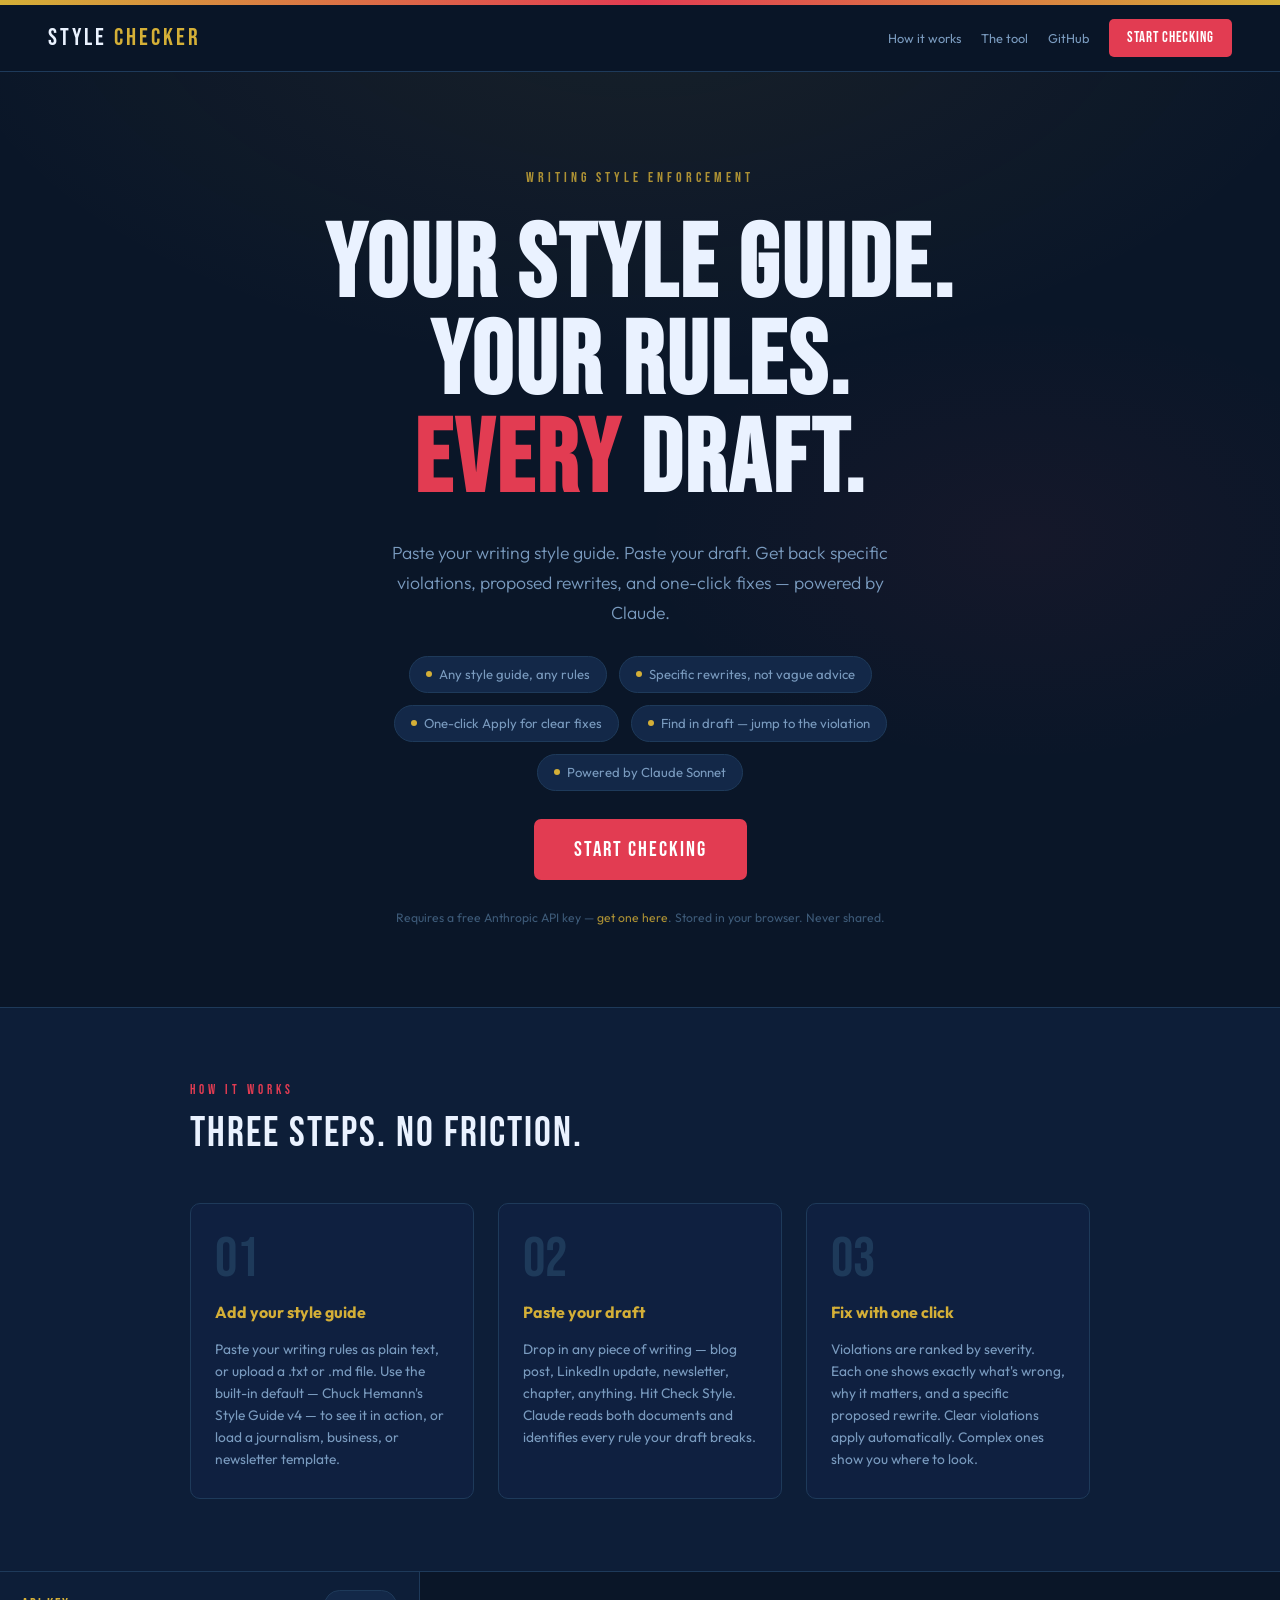
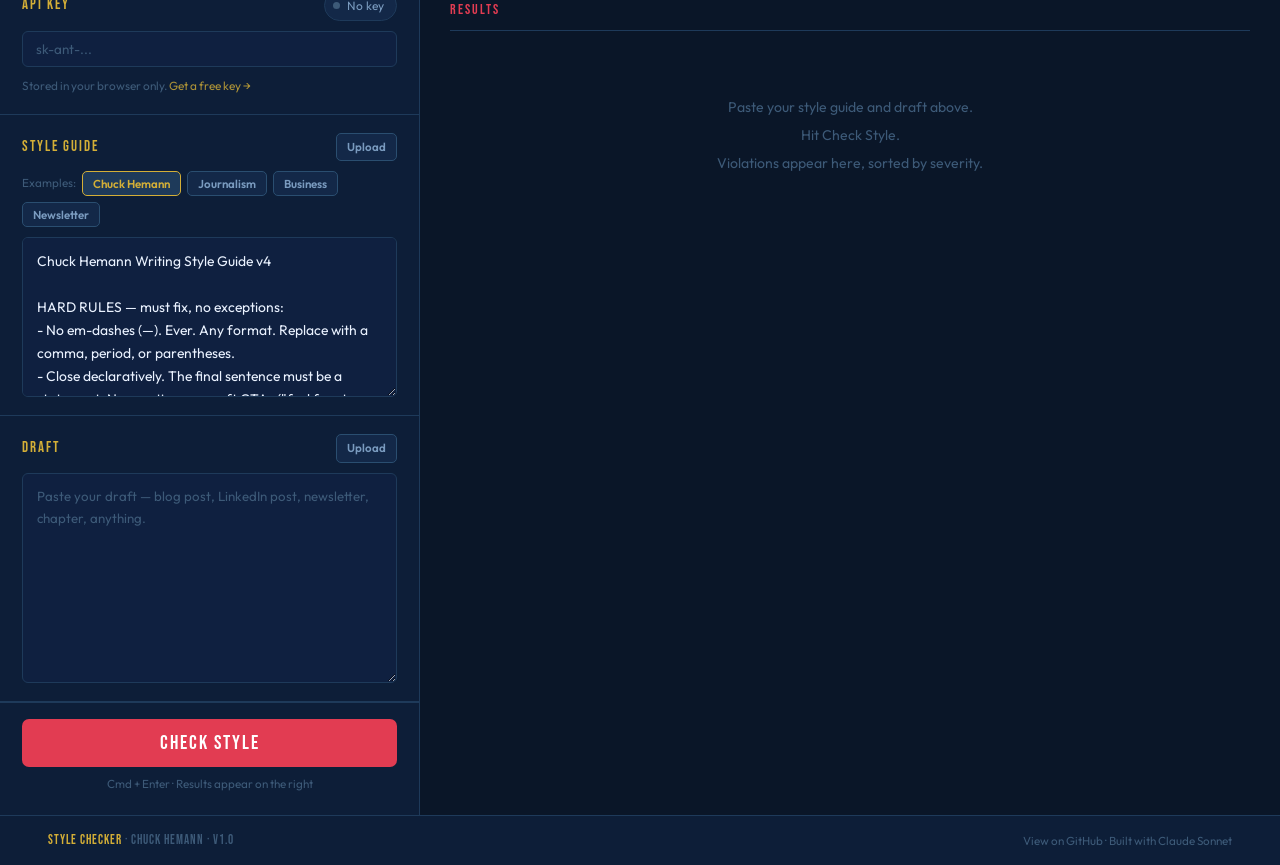
==== index.html @ 7afed723 "Initial release — Style Checker v1.0" ====
<!DOCTYPE html>
<html lang="en">
<head>
  <meta charset="UTF-8">
  <meta name="viewport" content="width=device-width, initial-scale=1.0">
  <title>Style Checker — Chuck Hemann</title>
  <meta name="description" content="Paste your style guide. Paste your draft. Get violations, proposed rewrites, and one-click fixes — powered by Claude.">
  <meta property="og:title" content="Style Checker by Chuck Hemann">
  <meta property="og:description" content="Your style guide. Your rules. Every draft.">
  <meta property="og:type" content="website">
  <link rel="preconnect" href="https://fonts.googleapis.com">
  <link rel="preconnect" href="https://fonts.gstatic.com" crossorigin>
  <link href="https://fonts.googleapis.com/css2?family=Bebas+Neue&family=Outfit:wght@300;400;500;600;700&display=swap" rel="stylesheet">
  <style>
    *, *::before, *::after { box-sizing: border-box; margin: 0; padding: 0; }
    :root {
      --navy:    #0a1628;
      --navy-2:  #0d1e38;
      --surface: #0f2040;
      --surf-2:  #132848;
      --border:  #1e3a5a;
      --bord-2:  #2a4e70;
      --gold:    #d4af37;
      --gold-2:  #e8c84a;
      --red:     #e23c52;
      --red-2:   #f04e64;
      --green:   #3db87a;
      --blue:    #4a9fd4;
      --text:    #eaf2ff;
      --text-2:  #7a9bbf;
      --text-3:  #3d5a78;
    }
    html { font-size: 16px; scroll-behavior: smooth; }
    body { background: var(--navy); color: var(--text); font-family: 'Outfit', sans-serif; font-weight: 400; line-height: 1.6; min-height: 100vh; display: flex; flex-direction: column; }

    /* ── Top bar ── */
    .topbar { height: 5px; background: linear-gradient(90deg, var(--gold) 0%, var(--red) 50%, var(--gold) 100%); flex-shrink: 0; }

    /* ── Nav header ── */
    .nav {
      background: rgba(10,22,40,0.95);
      backdrop-filter: blur(8px);
      border-bottom: 1px solid var(--border);
      padding: 14px 48px;
      display: flex;
      align-items: center;
      justify-content: space-between;
      position: sticky;
      top: 0;
      z-index: 100;
    }
    .nav-logo { font-family: 'Bebas Neue', sans-serif; font-size: 1.5rem; letter-spacing: 3px; color: var(--text); }
    .nav-logo span { color: var(--gold); }
    .nav-right { display: flex; align-items: center; gap: 20px; }
    .nav-link { font-size: 0.8rem; color: var(--text-2); text-decoration: none; transition: color 0.2s; }
    .nav-link:hover { color: var(--gold); }
    .nav-cta {
      font-family: 'Bebas Neue', sans-serif;
      font-size: 0.95rem;
      letter-spacing: 1px;
      background: var(--red);
      color: #fff;
      border: none;
      border-radius: 5px;
      padding: 7px 18px;
      cursor: pointer;
      text-decoration: none;
      transition: background 0.18s;
    }
    .nav-cta:hover { background: var(--red-2); }

    /* ── Hero ── */
    .hero {
      padding: 96px 48px 80px;
      display: flex;
      flex-direction: column;
      align-items: center;
      text-align: center;
      gap: 28px;
      background: radial-gradient(ellipse 80% 60% at 50% -10%, rgba(212,175,55,0.07) 0%, transparent 70%),
                  radial-gradient(ellipse 50% 40% at 80% 50%, rgba(226,60,82,0.05) 0%, transparent 60%);
      border-bottom: 1px solid var(--border);
    }
    .hero-eyebrow {
      font-family: 'Bebas Neue', sans-serif;
      font-size: 0.85rem;
      letter-spacing: 4px;
      color: var(--gold);
      opacity: 0.8;
    }
    .hero-headline {
      font-family: 'Bebas Neue', sans-serif;
      font-size: clamp(3.5rem, 8vw, 6.5rem);
      line-height: 0.95;
      letter-spacing: 3px;
      color: var(--text);
      max-width: 820px;
    }
    .hero-headline span { color: var(--gold); }
    .hero-headline em { color: var(--red); font-style: normal; }
    .hero-sub {
      font-size: 1.1rem;
      color: var(--text-2);
      max-width: 540px;
      font-weight: 300;
      line-height: 1.7;
    }
    .hero-features {
      display: flex;
      gap: 12px;
      flex-wrap: wrap;
      justify-content: center;
      max-width: 680px;
    }
    .feature-pill {
      background: var(--surf-2);
      border: 1px solid var(--border);
      border-radius: 999px;
      padding: 7px 16px;
      font-size: 0.82rem;
      color: var(--text-2);
      display: flex;
      align-items: center;
      gap: 7px;
    }
    .feature-pill .dot { width: 6px; height: 6px; border-radius: 50%; background: var(--gold); flex-shrink: 0; }
    .hero-cta {
      font-family: 'Bebas Neue', sans-serif;
      font-size: 1.3rem;
      letter-spacing: 2px;
      background: var(--red);
      color: #fff;
      border: none;
      border-radius: 7px;
      padding: 14px 40px;
      cursor: pointer;
      text-decoration: none;
      display: inline-block;
      transition: background 0.18s, transform 0.1s;
    }
    .hero-cta:hover { background: var(--red-2); }
    .hero-cta:active { transform: scale(0.99); }
    .hero-note { font-size: 0.76rem; color: var(--text-3); }
    .hero-note a { color: var(--gold); opacity: 0.8; text-decoration: none; }
    .hero-note a:hover { opacity: 1; }

    /* ── How it works ── */
    .how {
      padding: 72px 48px;
      border-bottom: 1px solid var(--border);
      background: var(--navy-2);
    }
    .how-inner { max-width: 900px; margin: 0 auto; }
    .section-eyebrow {
      font-family: 'Bebas Neue', sans-serif;
      font-size: 0.82rem;
      letter-spacing: 4px;
      color: var(--red);
      margin-bottom: 12px;
    }
    .section-title {
      font-family: 'Bebas Neue', sans-serif;
      font-size: 2.6rem;
      letter-spacing: 2px;
      color: var(--text);
      margin-bottom: 48px;
      line-height: 1;
    }
    .steps {
      display: grid;
      grid-template-columns: repeat(3, 1fr);
      gap: 24px;
    }
    .step {
      background: var(--surface);
      border: 1px solid var(--border);
      border-radius: 10px;
      padding: 28px 24px;
      display: flex;
      flex-direction: column;
      gap: 12px;
      position: relative;
    }
    .step-num {
      font-family: 'Bebas Neue', sans-serif;
      font-size: 3.5rem;
      line-height: 1;
      color: var(--border);
    }
    .step-title { font-weight: 700; font-size: 1rem; color: var(--gold); }
    .step-body { font-size: 0.86rem; color: var(--text-2); line-height: 1.6; }

    /* ── Tool section ── */
    #tool {
      flex: 1;
      display: grid;
      grid-template-columns: 420px 1fr;
      min-height: 0;
    }

    /* ── Left panel ── */
    .left {
      border-right: 1px solid var(--border);
      display: flex;
      flex-direction: column;
      background: var(--navy-2);
      overflow-y: auto;
    }
    .input-block { padding: 18px 22px; border-bottom: 1px solid var(--border); display: flex; flex-direction: column; gap: 10px; }
    .block-header { display: flex; align-items: center; justify-content: space-between; gap: 8px; }
    .block-label { font-family: 'Bebas Neue', sans-serif; font-size: 0.95rem; letter-spacing: 2px; color: var(--gold); }
    .block-actions { display: flex; gap: 6px; align-items: center; flex-wrap: wrap; }

    .key-input { width: 100%; background: var(--surface); border: 1px solid var(--border); border-radius: 6px; color: var(--text); font-family: 'Outfit', sans-serif; font-size: 0.84rem; padding: 9px 13px; outline: none; transition: border-color 0.18s; }
    .key-input:focus { border-color: var(--gold); }
    .key-input::placeholder { color: var(--text-3); }
    .key-row { display: flex; align-items: center; gap: 8px; }
    .api-pill { display: flex; align-items: center; gap: 7px; background: var(--surf-2); border: 1px solid var(--border); border-radius: 999px; padding: 5px 12px 5px 8px; flex-shrink: 0; }
    .api-dot { width: 7px; height: 7px; border-radius: 50%; background: var(--text-3); transition: background 0.2s, box-shadow 0.2s; }
    .api-dot.connected { background: var(--green); box-shadow: 0 0 7px rgba(61,184,122,0.5); }
    .api-dot.invalid { background: var(--red); }
    .api-pill-text { font-size: 0.75rem; color: var(--text-2); white-space: nowrap; }
    .key-hint { font-size: 0.74rem; color: var(--text-3); line-height: 1.6; }
    .key-hint a { color: var(--gold); opacity: 0.8; text-decoration: none; }
    .key-hint a:hover { opacity: 1; }

    .examples-row { display: flex; align-items: center; gap: 6px; flex-wrap: wrap; }
    .examples-label { font-size: 0.73rem; color: var(--text-3); white-space: nowrap; }

    textarea { width: 100%; background: var(--surface); border: 1px solid var(--border); border-radius: 6px; color: var(--text); font-family: 'Outfit', sans-serif; font-size: 0.87rem; line-height: 1.65; padding: 12px 14px; resize: vertical; outline: none; transition: border-color 0.18s, box-shadow 0.18s; }
    textarea:focus { border-color: var(--gold); box-shadow: 0 0 0 3px rgba(212,175,55,0.07); }
    textarea::placeholder { color: var(--text-3); font-size: 0.83rem; }
    #styleGuide { min-height: 160px; }
    #draft { min-height: 210px; }
    textarea.found { border-color: var(--gold); box-shadow: 0 0 0 3px rgba(212,175,55,0.2); }

    .btn-ghost { font-family: 'Outfit', sans-serif; font-size: 0.72rem; font-weight: 600; padding: 4px 10px; border-radius: 5px; cursor: pointer; border: 1px solid var(--bord-2); background: var(--surf-2); color: var(--text-2); transition: background 0.18s, color 0.18s; white-space: nowrap; }
    .btn-ghost:hover { background: var(--border); color: var(--text); }
    .btn-ghost.active { background: var(--border); color: var(--gold); border-color: var(--gold); }
    .btn-upload { font-family: 'Outfit', sans-serif; font-size: 0.72rem; font-weight: 600; padding: 4px 10px; border-radius: 5px; cursor: pointer; border: 1px solid var(--bord-2); background: var(--surf-2); color: var(--text-2); transition: background 0.18s; display: inline-block; white-space: nowrap; }
    .btn-upload:hover { background: var(--border); color: var(--text); }
    .btn-upload input { display: none; }

    .check-block { padding: 16px 22px 22px; border-top: 1px solid var(--border); margin-top: auto; display: flex; flex-direction: column; gap: 8px; }
    .btn-check { font-family: 'Bebas Neue', sans-serif; font-size: 1.25rem; letter-spacing: 2px; background: var(--red); color: #fff; border: none; border-radius: 7px; padding: 12px 24px; cursor: pointer; width: 100%; transition: background 0.18s, transform 0.1s; }
    .btn-check:hover:not(:disabled) { background: var(--red-2); }
    .btn-check:active:not(:disabled) { transform: scale(0.99); }
    .btn-check:disabled { opacity: 0.45; cursor: not-allowed; }
    .check-hint { text-align: center; font-size: 0.73rem; color: var(--text-3); }

    /* ── Right panel ── */
    .right { padding: 26px 30px 60px; display: flex; flex-direction: column; gap: 14px; overflow-y: auto; }
    .results-label { font-family: 'Bebas Neue', sans-serif; font-size: 0.9rem; letter-spacing: 2px; color: var(--red); padding-bottom: 9px; border-bottom: 1px solid var(--border); }

    .score-bar { display: none; background: var(--surface); border: 1px solid var(--border); border-radius: 8px; overflow: hidden; }
    .score-bar.visible { display: block; }
    .score-top { display: flex; align-items: center; gap: 14px; padding: 16px 20px 12px; }
    .score-num { font-family: 'Bebas Neue', sans-serif; font-size: 3.6rem; line-height: 1; min-width: 56px; }
    .score-verdict { font-weight: 700; font-size: 0.95rem; }
    .score-detail { font-size: 0.77rem; color: var(--text-2); margin-top: 2px; }
    .score-summary { font-size: 0.82rem; color: var(--text-2); font-style: italic; line-height: 1.55; padding: 11px 20px 15px; border-top: 1px solid var(--border); }

    .section-head { font-family: 'Bebas Neue', sans-serif; font-size: 0.78rem; letter-spacing: 2px; color: var(--text-3); margin: 16px 0 8px; padding-bottom: 5px; border-bottom: 1px solid var(--border); }
    .section-head:first-child { margin-top: 0; }

    .flag { border-radius: 7px; border-left: 3px solid; overflow: hidden; margin-bottom: 10px; transition: box-shadow 0.18s; }
    .flag:hover { box-shadow: 0 4px 20px rgba(0,0,0,0.3); }
    .flag.applied { opacity: 0.4; }
    .flag.error { border-color: var(--red);  background: rgba(226,60,82,0.07); }
    .flag.warn  { border-color: var(--gold); background: rgba(212,175,55,0.07); }
    .flag.info  { border-color: var(--blue); background: rgba(74,159,212,0.07); }
    .flag-body { padding: 11px 14px; }
    .flag-head { display: flex; align-items: flex-start; gap: 10px; margin-bottom: 3px; }
    .flag-title { font-weight: 600; font-size: 0.87rem; flex: 1; line-height: 1.4; }
    .flag.error .flag-title { color: var(--red); }
    .flag.warn  .flag-title { color: var(--gold); }
    .flag.info  .flag-title { color: var(--blue); }
    .flag-btns { display: flex; gap: 5px; flex-shrink: 0; }
    .flag-rule { font-size: 0.72rem; color: var(--text-3); font-style: italic; margin-bottom: 3px; }
    .flag-detail { font-size: 0.82rem; color: var(--text-2); line-height: 1.5; }
    .flag-quote { margin-top: 6px; font-size: 0.79rem; color: var(--text-3); font-style: italic; word-break: break-word; }

    .btn-find { font-family: 'Outfit', sans-serif; font-size: 0.71rem; font-weight: 600; padding: 3px 9px; border-radius: 4px; cursor: pointer; border: 1px solid var(--bord-2); background: var(--surf-2); color: var(--blue); white-space: nowrap; transition: background 0.15s; }
    .btn-find:hover { background: rgba(74,159,212,0.12); }

    .suggestion { display: flex; align-items: flex-start; gap: 10px; padding: 10px 14px; background: rgba(5,14,28,0.5); border-top: 1px solid rgba(61,184,122,0.12); }
    .sug-tag { font-family: 'Bebas Neue', sans-serif; font-size: 0.72rem; letter-spacing: 1px; color: var(--green); flex-shrink: 0; padding-top: 2px; }
    .sug-text { flex: 1; font-size: 0.81rem; color: #9ecfb8; line-height: 1.55; word-break: break-word; }
    .btn-apply { font-family: 'Outfit', sans-serif; font-size: 0.71rem; font-weight: 600; padding: 3px 10px; border-radius: 4px; cursor: pointer; border: 1px solid rgba(61,184,122,0.25); background: rgba(61,184,122,0.1); color: var(--green); white-space: nowrap; flex-shrink: 0; transition: background 0.15s; }
    .btn-apply:hover:not(:disabled) { background: rgba(61,184,122,0.2); }
    .btn-apply:disabled { opacity: 0.35; cursor: default; }

    .empty-state { color: var(--text-3); font-size: 0.88rem; line-height: 2; padding: 48px 0; text-align: center; }
    .all-clear { text-align: center; padding: 60px 20px; display: flex; flex-direction: column; align-items: center; gap: 8px; }
    .all-clear-n { font-family: 'Bebas Neue', sans-serif; font-size: 5rem; color: var(--green); line-height: 1; letter-spacing: 3px; }
    .all-clear-sub { font-size: 0.88rem; color: var(--text-2); }
    .loading { display: flex; flex-direction: column; align-items: center; gap: 16px; padding: 60px 20px; }
    .spinner { width: 34px; height: 34px; border: 3px solid var(--border); border-top-color: var(--gold); border-radius: 50%; animation: spin 0.75s linear infinite; }
    @keyframes spin { to { transform: rotate(360deg); } }
    .loading-text { font-size: 0.85rem; color: var(--text-2); }
    .error-box { display: flex; flex-direction: column; align-items: center; gap: 10px; padding: 48px 20px; text-align: center; }
    .error-icon { font-size: 2rem; }
    .error-msg { font-size: 0.87rem; color: var(--text-2); max-width: 360px; line-height: 1.6; }

    .toast { position: fixed; bottom: 28px; left: 50%; transform: translateX(-50%) translateY(12px); background: var(--surf-2); color: var(--green); border: 1px solid rgba(61,184,122,0.28); border-radius: 6px; padding: 9px 20px; font-size: 0.86rem; font-weight: 600; opacity: 0; pointer-events: none; z-index: 999; transition: opacity 0.2s, transform 0.2s; }
    .toast.show { opacity: 1; transform: translateX(-50%) translateY(0); }

    .footer { border-top: 1px solid var(--border); background: var(--navy-2); padding: 14px 48px; display: flex; align-items: center; justify-content: space-between; gap: 16px; flex-shrink: 0; }
    .footer-l { font-family: 'Bebas Neue', sans-serif; font-size: 0.82rem; letter-spacing: 1px; color: var(--text-3); }
    .footer-l span { color: var(--gold); }
    .footer-r { font-size: 0.73rem; color: var(--text-3); }
    .footer-r a { color: var(--text-3); text-decoration: none; }
    .footer-r a:hover { color: var(--gold); }

    @media (max-width: 900px) {
      #tool { grid-template-columns: 1fr; }
      .left { border-right: none; border-bottom: 1px solid var(--border); }
      .steps { grid-template-columns: 1fr; }
      .nav { padding: 12px 20px; }
      .hero { padding: 64px 24px 56px; }
      .how { padding: 48px 24px; }
      .right { padding: 20px 16px 40px; }
      .footer { padding: 14px 20px; flex-direction: column; align-items: flex-start; }
    }
  </style>
</head>
<body>

<div class="topbar"></div>

<!-- Nav -->
<nav class="nav">
  <div class="nav-logo">Style <span>Checker</span></div>
  <div class="nav-right">
    <a href="#how" class="nav-link">How it works</a>
    <a href="#tool" class="nav-link">The tool</a>
    <a href="https://github.com/chuckhemann/style-checker" target="_blank" class="nav-link">GitHub</a>
    <a href="#tool" class="nav-cta">Start Checking</a>
  </div>
</nav>

<!-- Hero -->
<section class="hero">
  <div class="hero-eyebrow">Writing Style Enforcement</div>
  <h1 class="hero-headline">
    Your style guide.<br>
    Your rules.<br>
    <em>Every</em> draft.
  </h1>
  <p class="hero-sub">
    Paste your writing style guide. Paste your draft. Get back specific violations,
    proposed rewrites, and one-click fixes — powered by Claude.
  </p>
  <div class="hero-features">
    <div class="feature-pill"><div class="dot"></div>Any style guide, any rules</div>
    <div class="feature-pill"><div class="dot"></div>Specific rewrites, not vague advice</div>
    <div class="feature-pill"><div class="dot"></div>One-click Apply for clear fixes</div>
    <div class="feature-pill"><div class="dot"></div>Find in draft — jump to the violation</div>
    <div class="feature-pill"><div class="dot"></div>Powered by Claude Sonnet</div>
  </div>
  <a href="#tool" class="hero-cta">Start Checking</a>
  <p class="hero-note">
    Requires a free Anthropic API key —
    <a href="https://console.anthropic.com" target="_blank">get one here</a>.
    Stored in your browser. Never shared.
  </p>
</section>

<!-- How it works -->
<section class="how" id="how">
  <div class="how-inner">
    <div class="section-eyebrow">How it works</div>
    <div class="section-title">Three steps. No friction.</div>
    <div class="steps">
      <div class="step">
        <div class="step-num">01</div>
        <div class="step-title">Add your style guide</div>
        <div class="step-body">Paste your writing rules as plain text, or upload a .txt or .md file. Use the built-in default — Chuck Hemann's Style Guide v4 — to see it in action, or load a journalism, business, or newsletter template.</div>
      </div>
      <div class="step">
        <div class="step-num">02</div>
        <div class="step-title">Paste your draft</div>
        <div class="step-body">Drop in any piece of writing — blog post, LinkedIn update, newsletter, chapter, anything. Hit Check Style. Claude reads both documents and identifies every rule your draft breaks.</div>
      </div>
      <div class="step">
        <div class="step-num">03</div>
        <div class="step-title">Fix with one click</div>
        <div class="step-body">Violations are ranked by severity. Each one shows exactly what's wrong, why it matters, and a specific proposed rewrite. Clear violations apply automatically. Complex ones show you where to look.</div>
      </div>
    </div>
  </div>
</section>

<!-- Tool -->
<div id="tool">

  <!-- Left: inputs -->
  <div class="left">

    <!-- API Key -->
    <div class="input-block">
      <div class="block-header">
        <div class="block-label">API Key</div>
        <div class="api-pill">
          <div class="api-dot" id="apiDot"></div>
          <span class="api-pill-text" id="apiPillText">No key</span>
        </div>
      </div>
      <input class="key-input" type="password" id="apiKey" placeholder="sk-ant-..." autocomplete="off" spellcheck="false">
      <div class="key-hint">Stored in your browser only. <a href="https://console.anthropic.com" target="_blank">Get a free key →</a></div>
    </div>

    <!-- Style Guide -->
    <div class="input-block">
      <div class="block-header">
        <div class="block-label">Style Guide</div>
        <div class="block-actions">
          <label class="btn-upload">Upload<input type="file" id="guideUpload" accept=".txt,.md"></label>
        </div>
      </div>
      <div class="examples-row">
        <span class="examples-label">Examples:</span>
        <button class="btn-ghost active" id="eg-chuck" onclick="loadExample('chuck')">Chuck Hemann</button>
        <button class="btn-ghost" id="eg-journalism" onclick="loadExample('journalism')">Journalism</button>
        <button class="btn-ghost" id="eg-business" onclick="loadExample('business')">Business</button>
        <button class="btn-ghost" id="eg-newsletter" onclick="loadExample('newsletter')">Newsletter</button>
      </div>
      <textarea id="styleGuide" placeholder="Paste your style guide — voice, rules, vocabulary, structure, tone. The more specific, the better." spellcheck="false"></textarea>
    </div>

    <!-- Draft -->
    <div class="input-block">
      <div class="block-header">
        <div class="block-label">Draft</div>
        <div class="block-actions">
          <label class="btn-upload">Upload<input type="file" id="draftUpload" accept=".txt,.md"></label>
        </div>
      </div>
      <textarea id="draft" placeholder="Paste your draft — blog post, LinkedIn post, newsletter, chapter, anything."></textarea>
    </div>

    <!-- Check -->
    <div class="check-block">
      <button class="btn-check" id="checkBtn" onclick="runCheck()">Check Style</button>
      <div class="check-hint">Cmd + Enter &middot; Results appear on the right</div>
    </div>
  </div>

  <!-- Right: results -->
  <div class="right">
    <div class="results-label">Results</div>
    <div class="score-bar" id="scoreBar">
      <div class="score-top">
        <div class="score-num" id="scoreNum">0</div>
        <div>
          <div class="score-verdict" id="scoreVerdict"></div>
          <div class="score-detail"  id="scoreDetail"></div>
        </div>
      </div>
      <div class="score-summary" id="scoreSummary"></div>
    </div>
    <div id="results">
      <div class="empty-state">
        Paste your style guide and draft above.<br>
        Hit Check Style.<br>
        Violations appear here, sorted by severity.
      </div>
    </div>
  </div>
</div>

<footer class="footer">
  <div class="footer-l"><span>Style Checker</span> &middot; Chuck Hemann &middot; v1.0</div>
  <div class="footer-r">
    <a href="https://github.com/chuckhemann/style-checker" target="_blank">View on GitHub</a>
    &middot; Built with Claude Sonnet
  </div>
</footer>

<div class="toast" id="toast"></div>

<script>
// ── Example style guides ───────────────────────────────────────────────────────

const EXAMPLES = {
  chuck: `Chuck Hemann Writing Style Guide v4

HARD RULES — must fix, no exceptions:
- No em-dashes (—). Ever. Any format. Replace with a comma, period, or parentheses.
- Close declaratively. The final sentence must be a statement. No questions, no soft CTAs ("feel free to share," "let me know your thoughts," "what do you think?").
- No staccato runs. Never 3 or more consecutive short sentences (under ~10 words each). Short sentences need setup to land — without contrast, it's choppiness.
- Use contractions throughout (don't, it's, you're, we've). Formal constructions (do not, it is, they are) kill the conversational register.

WARNINGS — should fix:
- No passive voice in key arguments. Rewrite as active. ("Strategies should be developed" → "Develop your strategy.")
- No buzzwords or over-formal vocabulary: utilize, leverage, facilitate, synergy, paradigm, holistic, going forward, circle back, touch base, move the needle, best practices, deep dive, low-hanging fruit, actionable insights, impactful, scalable, robust solution.
- No preamble openers. Flag openers like "In today's fast-paced world," "As many of us know," "It's no secret that." If the point lands without the opener, cut it.
- Data points need a "so what." Every stat or data cite needs interpretation. Never leave data floating without a takeaway.
- No soft CTA language anywhere in the piece ("feel free to," "don't hesitate," "share your thoughts").

VOICE RULES:
- Write peer-to-peer. Don't explain terms your reader already knows professionally.
- Sentence rhythm: build context in a longer sentence, then land with a short one that crystallizes — not adds — information.
- Direct address: talk to the reader directly and frequently ("you," "we").
- Organize around numbered frameworks where possible.
- Pop culture references must connect back to the business point in one sentence. Never left floating.
- Parentheses over em-dashes for elaboration, humor, and qualifications.`,

  journalism: `Journalism Style Guide (AP-Influenced)

HARD RULES:
- Inverted pyramid structure: most important information first. Every story must lead with the who, what, when, where, why.
- Attribution is required for every claim not common knowledge. "According to," "said," "[Name] confirmed" — not floating assertions.
- No opinion or editorializing unless it is a clearly labeled column or op-ed. Stick to verifiable fact.
- Spell out numbers one through nine. Use numerals for 10 and above.
- Ages always use numerals: "She is 34." Titles are abbreviated after a name: Sen., Rep., Gov.

WARNINGS:
- Avoid adverbs, especially intensifiers: "very," "extremely," "incredibly," "highly." These weaken copy.
- Avoid weasel words: "some say," "many believe," "experts suggest" — without named sources, cut it.
- Passive voice obscures who did what. Rewrite: "The bill was passed" → "The Senate passed the bill."
- Avoid jargon the general reader won't know. If you must use a term, define it on first use.
- Quotes must be exact. Paraphrase with attribution if you cannot verify exact wording.
- Keep sentences under 30 words. If a sentence needs two commas and a semicolon, split it.

STRUCTURE:
- Lead paragraph: one to two sentences. No longer.
- Each paragraph: one idea. Three sentences maximum.
- Transition between paragraphs with the next most important detail, not a connector phrase.
- End on a fact, quote, or detail — not a summary or conclusion.`,

  business: `Business Writing Style Guide

HARD RULES:
- Lead with the recommendation. Executives read the first sentence. Put the ask, decision, or conclusion there — not at the end.
- One idea per paragraph. Do not stack multiple points into a single block.
- No passive voice. "The report was completed" → "We completed the report." The actor matters in business writing.
- Numbers over words for quantities: "3 options," not "three options." Exception: starting a sentence.
- Use bullet points for any list of three or more items. Do not bury lists in prose.

WARNINGS:
- No corporate filler: "as per," "going forward," "circle back," "touch base," "move the needle," "synergies," "leverage," "utilize," "best practices," "deep dive," "action items," "bandwidth," "boil the ocean." Say what you mean plainly.
- No hedging without reason: "It seems like," "It might be worth considering," "Perhaps we should." Make a call.
- Avoid qualifiers unless the qualification matters: "fairly," "somewhat," "quite," "rather," "a bit."
- Acronyms must be spelled out on first use, even familiar ones. Not every reader is in your function.
- Avoid nominalizations: "make a decision" → "decide." "Have a discussion" → "discuss."

STRUCTURE:
- Subject line or header must state the purpose, not describe it. "Q3 Budget Approval Needed" not "Q3 Budget Update."
- If the document is longer than one page, include a summary at the top.
- Close with a clear next step: who does what by when. Never close with an open question.`,

  newsletter: `Newsletter & Email Style Guide

HARD RULES:
- Subject line is copy, not a label. It must earn the open. No "Monthly Update" or "Newsletter #14." Write a hook.
- Open with the most interesting thing. The first sentence determines whether they keep reading. No warmup.
- Paragraphs are three sentences maximum. In email, white space is your friend. Use it.
- One clear call to action per email. Not three. Not five. One.
- No passive voice. No one has time to decode who did what.

WARNINGS:
- No throat-clearing: "Hope this finds you well," "As the year comes to a close," "We wanted to reach out." Get to the point.
- Avoid "click here" as link text. The link text should describe where the link goes.
- Do not use ALL CAPS for emphasis. Bold the specific word or phrase instead.
- Keep sentences under 20 words where possible. Long sentences break in mobile clients.
- Avoid insider jargon. Your list has different expertise levels. Write for the least familiar person who would reasonably subscribe.
- No "per my last email" or passive-aggressive phrasing. Be direct about what you need.

STRUCTURE:
- First paragraph: hook — one or two sentences. Why should they read this today?
- Body: the point, with necessary context. No tangents. No recaps of last issue.
- Close: one sentence naming the next step, followed by the CTA.
- Sign-off: first name only, or brand name. No "Best regards," no "Sincerely." Too formal.`
};

// ── State ──────────────────────────────────────────────────────────────────────
let currentFlags = [];
let activeExample = 'chuck';

// ── Init ───────────────────────────────────────────────────────────────────────
document.addEventListener('DOMContentLoaded', () => {
  const savedKey   = localStorage.getItem('sc_key');
  const savedGuide = localStorage.getItem('sc_guide');
  const savedEx    = localStorage.getItem('sc_example') || 'chuck';

  if (savedKey) document.getElementById('apiKey').value = savedKey;

  if (savedGuide) {
    document.getElementById('styleGuide').value = savedGuide;
    // Deactivate all example buttons if custom guide
    setActiveExample(null);
  } else {
    loadExample(savedEx, false);
  }

  document.getElementById('apiKey').addEventListener('input', updateApiStatus);
  document.getElementById('guideUpload').addEventListener('change', e => loadFile(e, 'styleGuide', true));
  document.getElementById('draftUpload').addEventListener('change', e => loadFile(e, 'draft', false));
  document.getElementById('draft').addEventListener('keydown', e => {
    if ((e.metaKey || e.ctrlKey) && e.key === 'Enter') runCheck();
  });
  updateApiStatus();
});

// ── Example guides ─────────────────────────────────────────────────────────────
function loadExample(key, save = true) {
  document.getElementById('styleGuide').value = EXAMPLES[key] || '';
  setActiveExample(key);
  if (save) {
    localStorage.setItem('sc_example', key);
    localStorage.removeItem('sc_guide');
  }
}

function setActiveExample(key) {
  activeExample = key;
  ['chuck','journalism','business','newsletter'].forEach(k => {
    const btn = document.getElementById('eg-' + k);
    if (btn) btn.className = 'btn-ghost' + (k === key ? ' active' : '');
  });
}

// ── File upload ────────────────────────────────────────────────────────────────
function loadFile(e, targetId, isGuide) {
  const file = e.target.files[0];
  if (!file) return;
  const reader = new FileReader();
  reader.onload = ev => {
    document.getElementById(targetId).value = ev.target.result;
    if (isGuide) { setActiveExample(null); localStorage.setItem('sc_guide', ev.target.result); }
    toast(`${file.name} loaded`);
  };
  reader.readAsText(file);
  e.target.value = '';
}

// ── API status ─────────────────────────────────────────────────────────────────
function updateApiStatus() {
  const key  = document.getElementById('apiKey').value.trim();
  const dot  = document.getElementById('apiDot');
  const text = document.getElementById('apiPillText');
  if (key.startsWith('sk-ant-') && key.length > 20) {
    dot.className = 'api-dot connected'; text.textContent = 'Key set';
  } else if (key.length > 0) {
    dot.className = 'api-dot invalid'; text.textContent = 'Invalid';
  } else {
    dot.className = 'api-dot'; text.textContent = 'No key';
  }
}

// ── API call ───────────────────────────────────────────────────────────────────
const SYSTEM = `You are an expert writing style editor. The user provides their style guide and a draft.

Your job:
1. Read the style guide — understand every rule, preference, and prohibition.
2. Review the draft for violations.
3. Return ONLY a valid JSON object — no markdown fences, no prose outside JSON.

JSON format:
{
  "summary": "One honest sentence on the draft overall.",
  "word_count": <integer>,
  "flags": [
    {
      "level": "error|warn|info",
      "rule": "Rule name from the style guide",
      "title": "Specific violation title",
      "detail": "Why this violates the style guide — specific, not generic.",
      "quote": "Exact offending text from the draft (verbatim substring, max 120 chars).",
      "suggestion": "Specific proposed rewrite — actual replacement text, not vague advice.",
      "original": "Exact substring from draft for auto-replace (verbatim). Null if structural.",
      "replacement": "Drop-in replacement string. Null if structural or requires judgment."
    }
  ]
}

Rules: error = hard rule. warn = should fix. info = worth considering.
original must be copied EXACTLY from the draft. replacement must be a grammatically correct drop-in swap.
If a fix requires rewriting a full sentence, set original and replacement to null.
Max 15 flags, prioritized by severity. Return ONLY the JSON object.`;

async function runCheck() {
  const apiKey = document.getElementById('apiKey').value.trim();
  const guide  = document.getElementById('styleGuide').value.trim();
  const draft  = document.getElementById('draft').value.trim();

  if (!apiKey) { showError('Enter your Anthropic API key to get started.'); return; }
  if (!guide)  { showError('Add a style guide — use an example or paste your own.'); return; }
  if (!draft)  { showError('Add a draft to check.'); return; }

  setLoading(true);
  document.getElementById('scoreBar').classList.remove('visible');

  try {
    const res = await fetch('https://api.anthropic.com/v1/messages', {
      method: 'POST',
      headers: {
        'Content-Type': 'application/json',
        'x-api-key': apiKey,
        'anthropic-version': '2023-06-01',
        'anthropic-dangerous-direct-browser-access': 'true'
      },
      body: JSON.stringify({
        model: 'claude-sonnet-4-6',
        max_tokens: 4000,
        system: SYSTEM,
        messages: [{ role: 'user', content: `STYLE GUIDE:\n\n${guide}\n\n${'─'.repeat(40)}\n\nDRAFT:\n\n${draft}` }]
      })
    });

    if (!res.ok) {
      const err = await res.json().catch(() => ({}));
      throw new Error(err.error?.message || `API error ${res.status}`);
    }

    const data  = await res.json();
    const raw   = (data.content?.[0]?.text || '').replace(/^```(?:json)?\s*/i,'').replace(/\s*```$/,'').trim();
    const match = raw.match(/\{[\s\S]*\}/);
    if (!match) throw new Error('Response was not valid JSON — try again.');

    const result = JSON.parse(match[0]);
    currentFlags = result.flags || [];
    render(result, draft);
    localStorage.setItem('sc_key', apiKey);

  } catch (err) {
    showError(err.message);
  } finally {
    setLoading(false);
  }
}

// ── Render ─────────────────────────────────────────────────────────────────────
function render(result, draft) {
  const flags  = result.flags || [];
  const errors = flags.filter(f => f.level === 'error');
  const warns  = flags.filter(f => f.level === 'warn');
  const infos  = flags.filter(f => f.level === 'info');
  const wc     = result.word_count || draft.split(/\s+/).filter(Boolean).length;

  const scoreBar = document.getElementById('scoreBar');
  const scoreNum = document.getElementById('scoreNum');
  const verdict  = document.getElementById('scoreVerdict');
  const detail   = document.getElementById('scoreDetail');
  const summary  = document.getElementById('scoreSummary');
  const results  = document.getElementById('results');

  scoreBar.classList.add('visible');
  scoreNum.textContent = flags.length;

  if (!flags.length) {
    scoreNum.style.color = verdict.style.color = 'var(--green)';
    verdict.textContent = 'Clean';
  } else if (errors.length) {
    scoreNum.style.color = verdict.style.color = 'var(--red)';
    verdict.textContent = `${errors.length} hard violation${errors.length > 1 ? 's' : ''}`;
  } else {
    scoreNum.style.color = verdict.style.color = 'var(--gold)';
    verdict.textContent = 'Review needed';
  }

  detail.textContent  = `${flags.length} flag${flags.length !== 1 ? 's' : ''} · ${wc} words`;
  summary.textContent = result.summary || '';

  if (!flags.length) {
    results.innerHTML = `<div class="all-clear"><div class="all-clear-n">0</div><div class="all-clear-sub">${wc} words. No violations found.</div></div>`;
    return;
  }

  let html = '';
  if (errors.length) { html += `<div class="section-head">Hard Rules (${errors.length})</div>`; errors.forEach(f => { html += card(f, flags.indexOf(f)); }); }
  if (warns.length)  { html += `<div class="section-head">Warnings (${warns.length})</div>`;    warns.forEach(f  => { html += card(f, flags.indexOf(f)); }); }
  if (infos.length)  { html += `<div class="section-head">Suggestions (${infos.length})</div>`; infos.forEach(f  => { html += card(f, flags.indexOf(f)); }); }
  results.innerHTML = html;
}

function card(f, idx) {
  const findText = f.original || f.quote || '';
  const findBtn  = findText ? `<button class="btn-find" onclick="findInDraft(${JSON.stringify(findText)})">Find</button>` : '';
  const applyBtn = (f.original && f.replacement != null) ? `<button class="btn-apply" onclick="applyFix(${idx})">Apply</button>` : '';
  const sug = f.suggestion ? `<div class="suggestion"><div class="sug-tag">Try</div><div class="sug-text">${esc(f.suggestion)}</div>${applyBtn}</div>` : '';
  return `<div class="flag ${f.level}" data-idx="${idx}">
    <div class="flag-body">
      <div class="flag-head"><div class="flag-title">${esc(f.title||f.rule)}</div><div class="flag-btns">${findBtn}</div></div>
      ${f.rule ? `<div class="flag-rule">${esc(f.rule)}</div>` : ''}
      <div class="flag-detail">${esc(f.detail||'')}</div>
      ${f.quote ? `<div class="flag-quote">"${esc(trunc(f.quote))}"</div>` : ''}
    </div>${sug}</div>`;
}

// ── Actions ────────────────────────────────────────────────────────────────────
function applyFix(idx) {
  const f = currentFlags[idx];
  if (!f || !f.original) return;
  const ta = document.getElementById('draft');
  const i  = ta.value.indexOf(f.original);
  if (i === -1) { toast('Not found — may already be changed'); return; }
  ta.value = ta.value.slice(0, i) + (f.replacement || '') + ta.value.slice(i + f.original.length);
  const el = document.querySelector(`[data-idx="${idx}"]`);
  if (el) { el.classList.add('applied'); const b = el.querySelector('.btn-apply'); if (b) { b.textContent = 'Applied'; b.disabled = true; } }
  toast('Applied — re-check when ready');
}

function findInDraft(text) {
  if (!text) return;
  const ta  = document.getElementById('draft');
  const idx = ta.value.toLowerCase().indexOf(text.toLowerCase());
  if (idx === -1) { toast('Not found — may already be changed'); return; }
  ta.focus();
  ta.setSelectionRange(idx, idx + text.length);
  ta.classList.add('found');
  setTimeout(() => ta.classList.remove('found'), 1200);
  ta.scrollTop = Math.max(0, ta.value.slice(0, idx).split('\n').length * 24 - ta.clientHeight / 2);
}

function setLoading(on) {
  const btn = document.getElementById('checkBtn');
  const res = document.getElementById('results');
  btn.disabled = on; btn.textContent = on ? 'Checking…' : 'Check Style';
  if (on) res.innerHTML = `<div class="loading"><div class="spinner"></div><div class="loading-text">Reading your style guide and draft…</div></div>`;
}

function showError(msg) {
  document.getElementById('scoreBar').classList.remove('visible');
  document.getElementById('results').innerHTML = `<div class="error-box"><div class="error-icon">⚠</div><div class="error-msg">${esc(msg)}</div></div>`;
}

function toast(msg) {
  const t = document.getElementById('toast');
  t.textContent = msg; t.classList.add('show');
  clearTimeout(t._t); t._t = setTimeout(() => t.classList.remove('show'), 2200);
}

function esc(s) { return String(s||'').replace(/&/g,'&amp;').replace(/</g,'&lt;').replace(/>/g,'&gt;').replace(/"/g,'&quot;'); }
function trunc(s, n=110) { s=s.trim(); return s.length>n ? s.slice(0,n).trim()+'…' : s; }
</script>
</body>
</html>
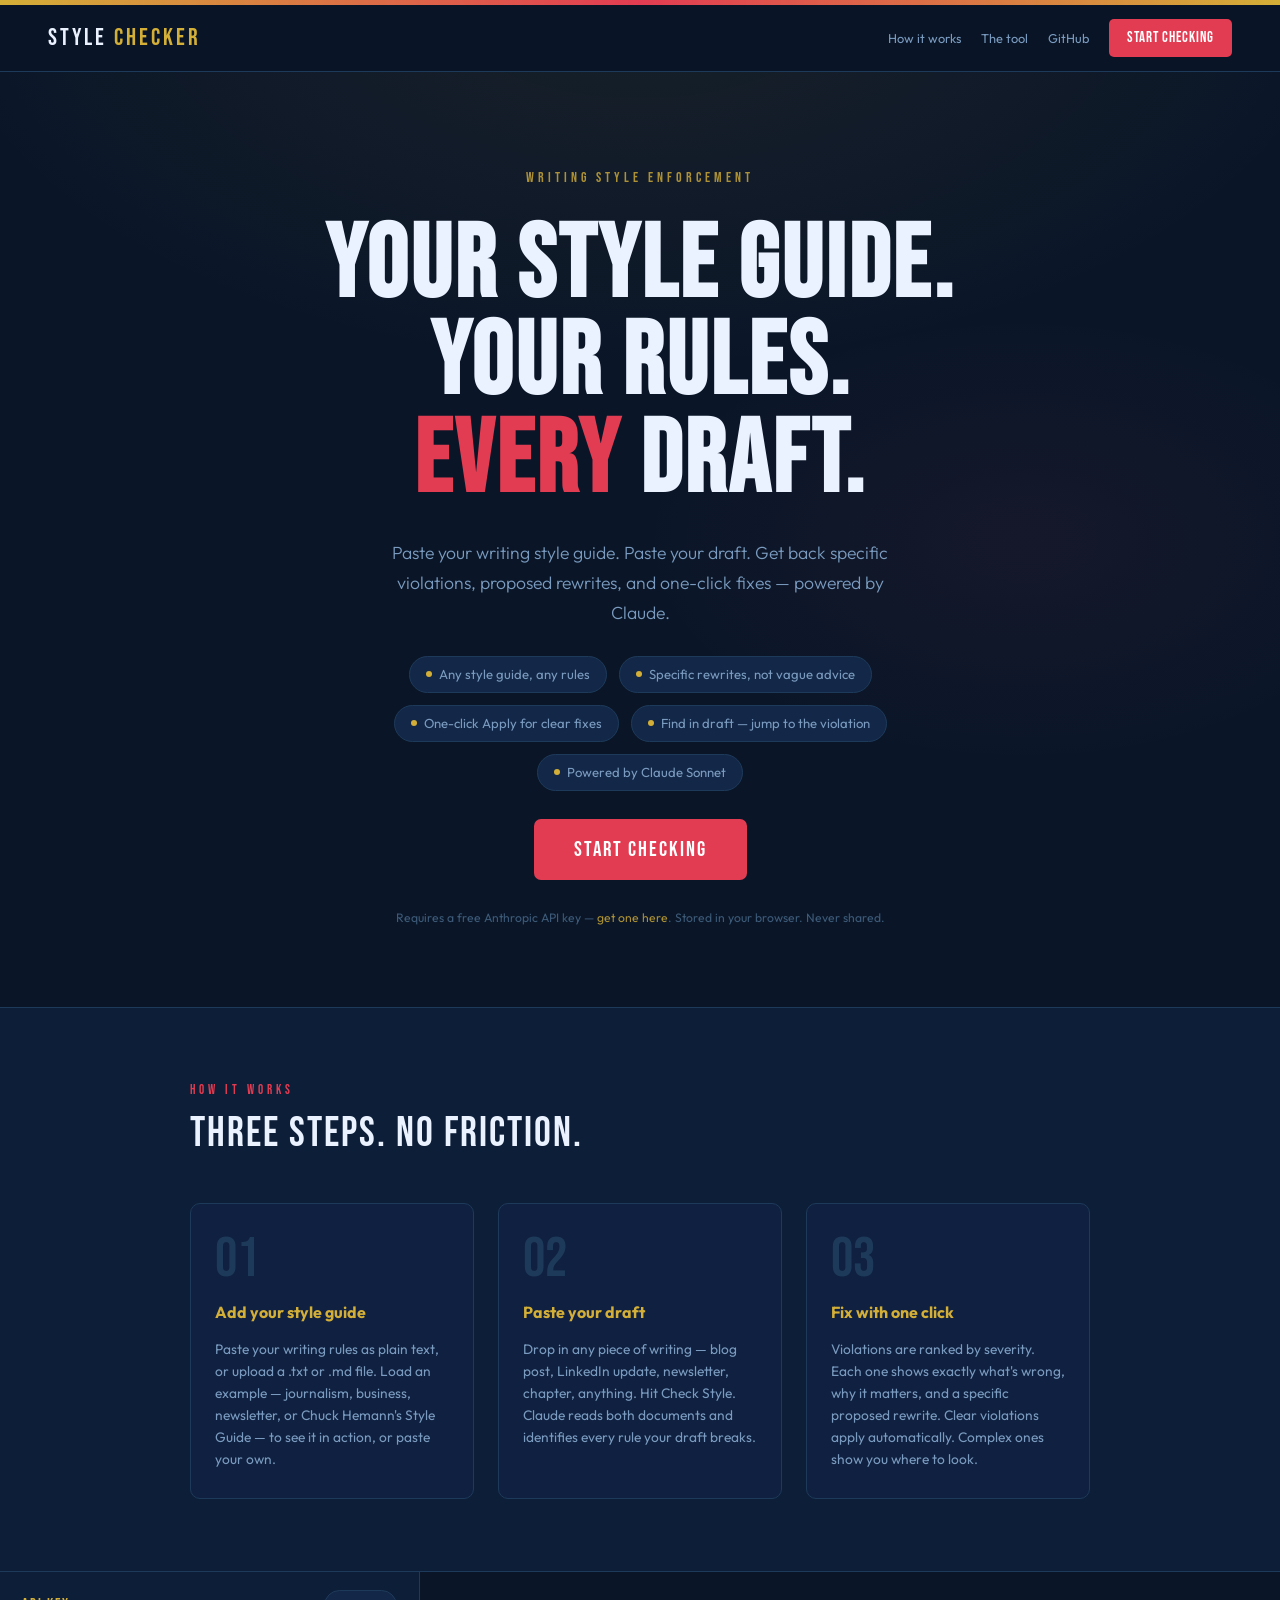
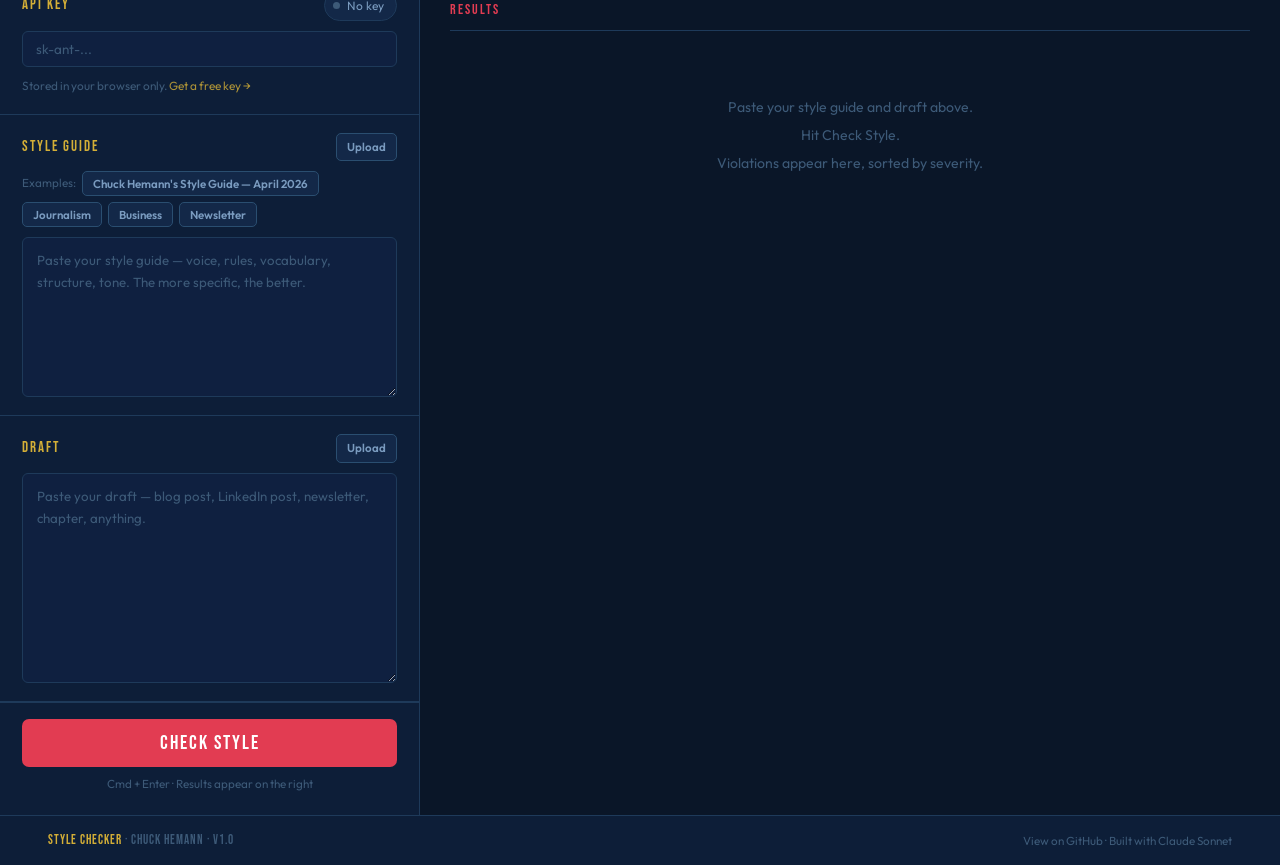
==== commit b01d3261: "Remove default style guide — start blank, rename Chuck example button" ====
--- a/index.html
+++ b/index.html
@@ -375,7 +375,7 @@
       <div class="step">
         <div class="step-num">01</div>
         <div class="step-title">Add your style guide</div>
-        <div class="step-body">Paste your writing rules as plain text, or upload a .txt or .md file. Use the built-in default — Chuck Hemann's Style Guide v4 — to see it in action, or load a journalism, business, or newsletter template.</div>
+        <div class="step-body">Paste your writing rules as plain text, or upload a .txt or .md file. Load an example — journalism, business, newsletter, or Chuck Hemann's Style Guide — to see it in action, or paste your own.</div>
       </div>
       <div class="step">
         <div class="step-num">02</div>
@@ -420,7 +420,7 @@
       </div>
       <div class="examples-row">
         <span class="examples-label">Examples:</span>
-        <button class="btn-ghost active" id="eg-chuck" onclick="loadExample('chuck')">Chuck Hemann</button>
+        <button class="btn-ghost" id="eg-chuck" onclick="loadExample('chuck')">Chuck Hemann's Style Guide — April 2026</button>
         <button class="btn-ghost" id="eg-journalism" onclick="loadExample('journalism')">Journalism</button>
         <button class="btn-ghost" id="eg-business" onclick="loadExample('business')">Business</button>
         <button class="btn-ghost" id="eg-newsletter" onclick="loadExample('newsletter')">Newsletter</button>
@@ -582,15 +582,14 @@
 document.addEventListener('DOMContentLoaded', () => {
   const savedKey   = localStorage.getItem('sc_key');
   const savedGuide = localStorage.getItem('sc_guide');
-  const savedEx    = localStorage.getItem('sc_example') || 'chuck';
+  const savedEx    = localStorage.getItem('sc_example');
 
   if (savedKey) document.getElementById('apiKey').value = savedKey;
 
   if (savedGuide) {
     document.getElementById('styleGuide').value = savedGuide;
-    // Deactivate all example buttons if custom guide
     setActiveExample(null);
-  } else {
+  } else if (savedEx) {
     loadExample(savedEx, false);
   }
 
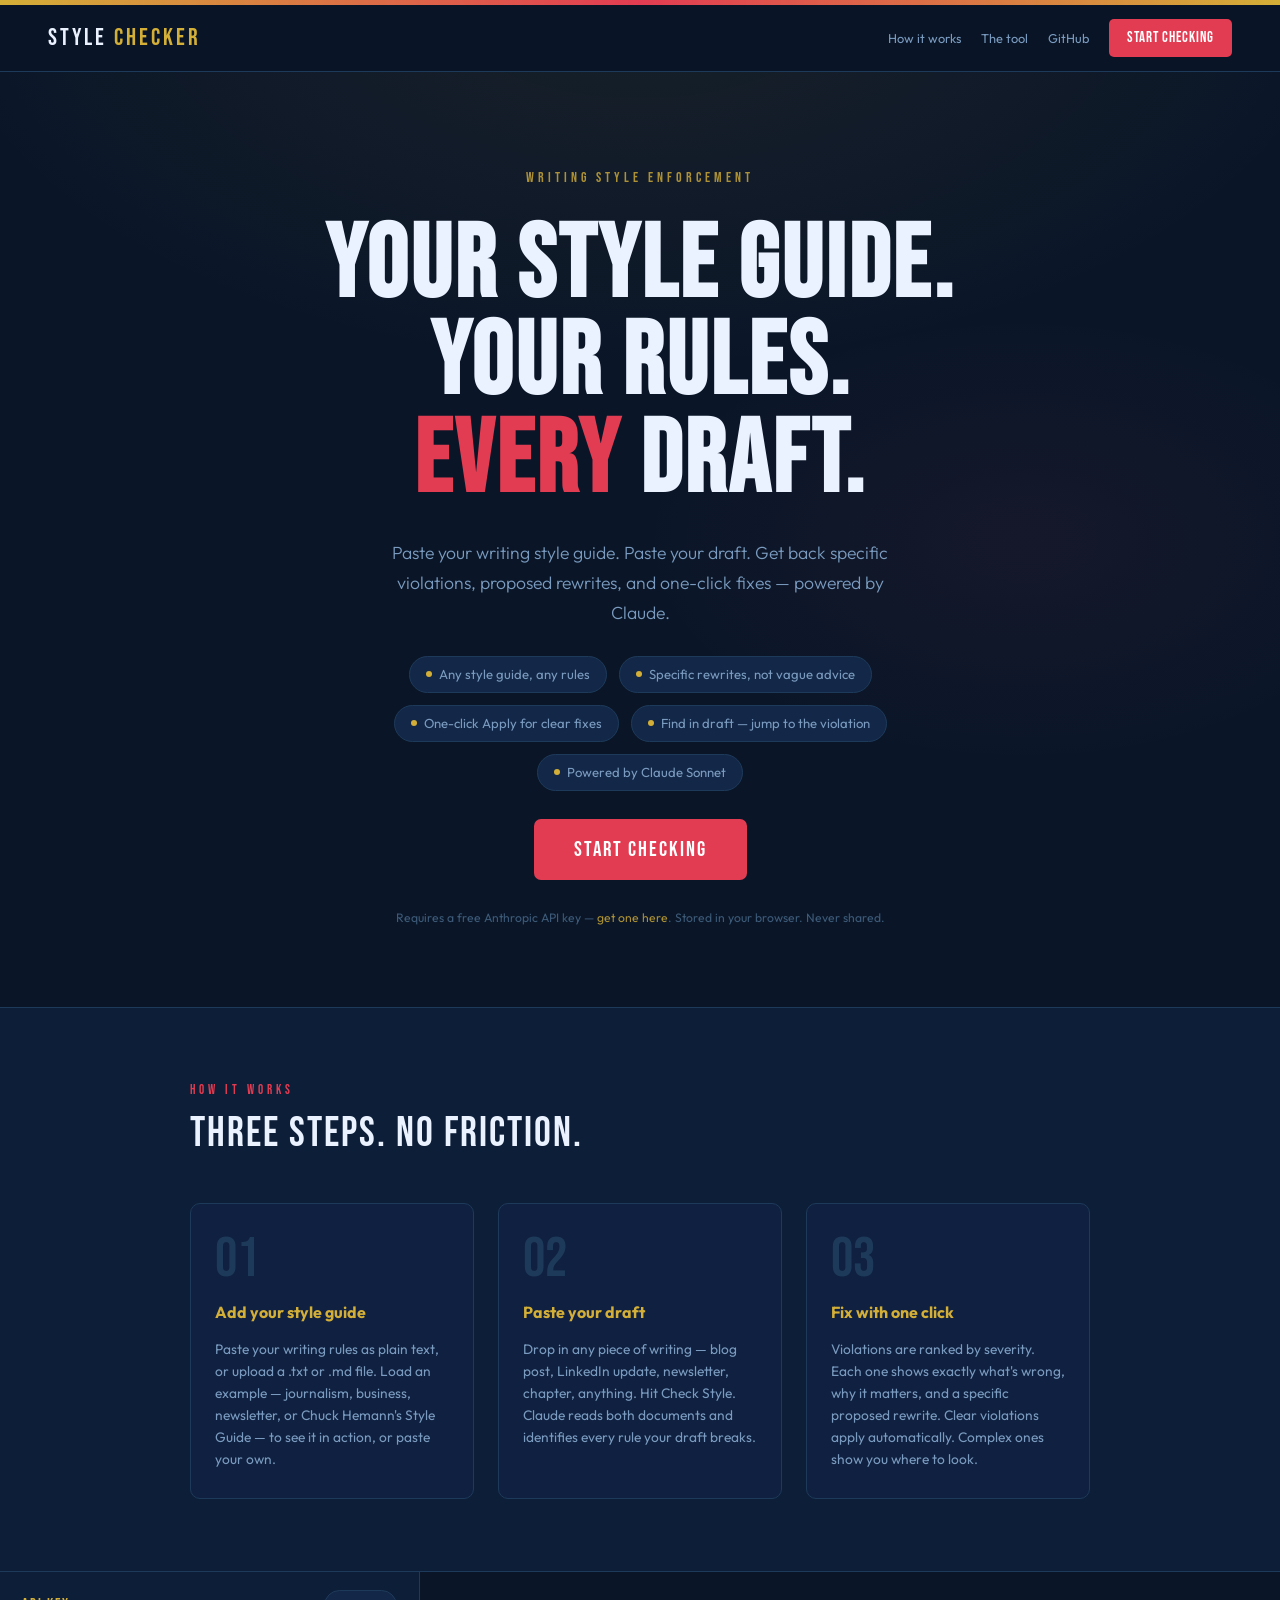
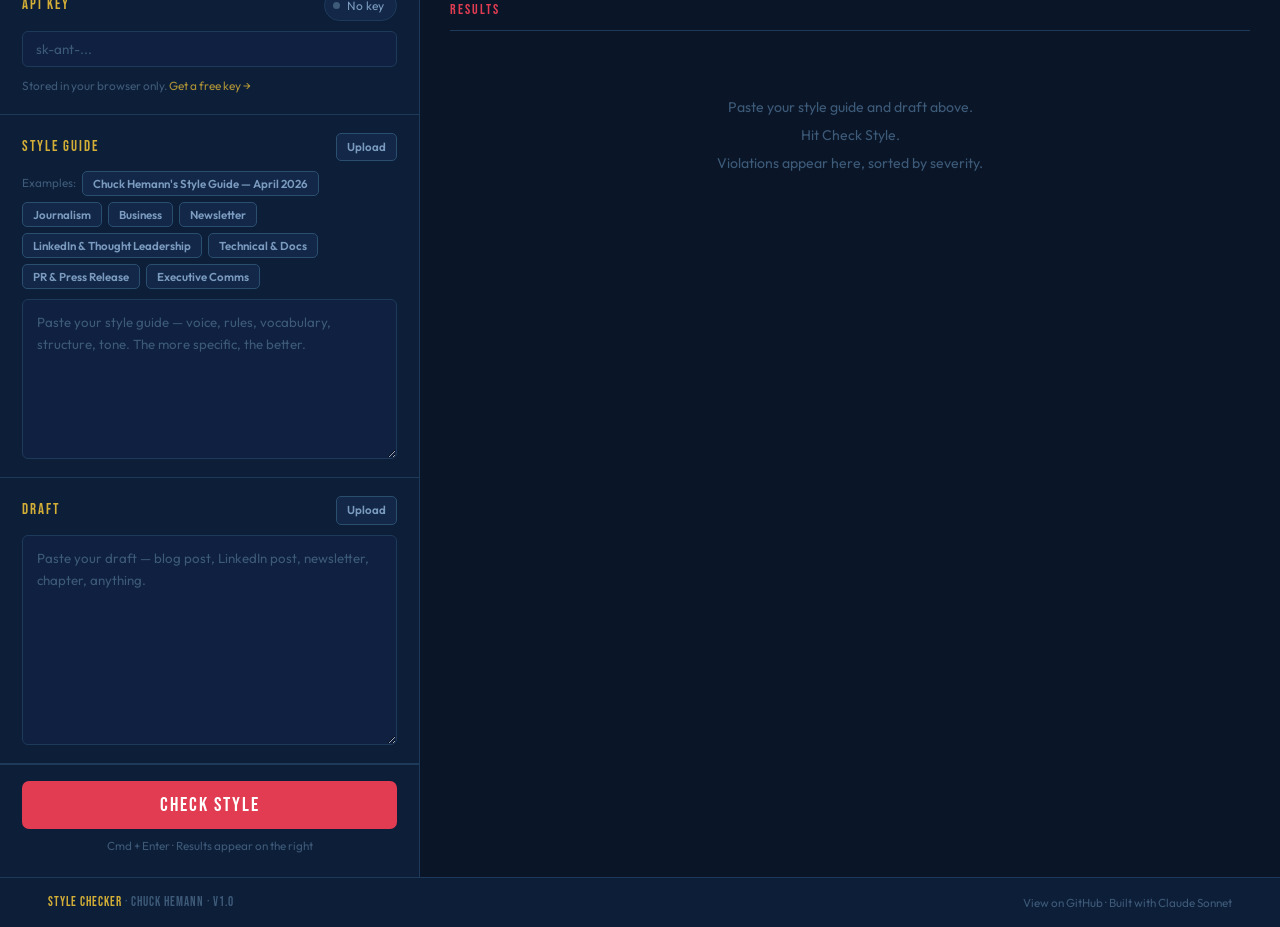
==== commit ecb6aedc: "Add LinkedIn, Technical, PR, Executive example style guides" ====
--- a/index.html
+++ b/index.html
@@ -424,6 +424,10 @@
         <button class="btn-ghost" id="eg-journalism" onclick="loadExample('journalism')">Journalism</button>
         <button class="btn-ghost" id="eg-business" onclick="loadExample('business')">Business</button>
         <button class="btn-ghost" id="eg-newsletter" onclick="loadExample('newsletter')">Newsletter</button>
+        <button class="btn-ghost" id="eg-linkedin" onclick="loadExample('linkedin')">LinkedIn & Thought Leadership</button>
+        <button class="btn-ghost" id="eg-technical" onclick="loadExample('technical')">Technical & Docs</button>
+        <button class="btn-ghost" id="eg-pr" onclick="loadExample('pr')">PR & Press Release</button>
+        <button class="btn-ghost" id="eg-executive" onclick="loadExample('executive')">Executive Comms</button>
       </div>
       <textarea id="styleGuide" placeholder="Paste your style guide — voice, rules, vocabulary, structure, tone. The more specific, the better." spellcheck="false"></textarea>
     </div>
@@ -550,6 +554,98 @@
 - If the document is longer than one page, include a summary at the top.
 - Close with a clear next step: who does what by when. Never close with an open question.`,
 
+  linkedin: `LinkedIn & Thought Leadership Style Guide
+
+HARD RULES:
+- Open with a hook, not a preamble. The first line must earn the scroll stop. "In today's competitive landscape..." is an auto-scroll. Start with a specific observation, a contrarian claim, or a number that surprises.
+- No walls of text. Every 2-3 sentences, hit return. White space is structure on LinkedIn.
+- Close declaratively. Your final line is a position, not a question. "What do you think?" and "Would love your thoughts" are soft closes — cut them.
+- One idea per post. LinkedIn posts that try to make three points make zero.
+
+WARNINGS:
+- No corporate buzzwords: synergy, leverage, utilize, circle back, move the needle, best practices, thought leader, game-changer, disruptive, scalable, ecosystem, space (as in "in the [X] space").
+- Avoid the false story open: "I was sitting in a meeting when it hit me..." — only works if the story leads directly to a non-obvious insight.
+- Do not ask engagement-bait questions at the end: "Drop a comment below," "Tag someone who needs to hear this," "Double tap if you agree."
+- No passive voice. LinkedIn rewards confidence. "Mistakes were made" → "We made a mistake."
+- Avoid humble-brag framing: "Humbled and honored to share..." Just share it.
+
+STRUCTURE:
+- Line 1: the hook — a claim, stat, or observation. No setup.
+- Lines 2-5: the tension or context. Why does this matter right now?
+- Lines 6-10: the insight, framework, or takeaway. Numbered lists work well here.
+- Final line: a declaration. Your position, stated plainly.
+- No sign-off. No "- [Name]". Your name is already on the post.`,
+
+  technical: `Technical Writing & Documentation Style Guide
+
+HARD RULES:
+- Write for the person trying to accomplish a task, not the person trying to understand a system. Every sentence should move the reader closer to completing something.
+- Use imperative voice for instructions: "Click Save," not "You should click Save" or "The user clicks Save."
+- One step per numbered item. Never combine two actions in one step.
+- Code, commands, file names, and UI labels go in code formatting. Always. No exceptions.
+- Define every acronym on first use, even common ones — not every reader shares your context.
+
+WARNINGS:
+- Avoid vague quantifiers: "some," "many," "a few," "several." Be specific. "3 options," not "a few options."
+- Do not use "simply," "just," "easily," or "obviously." If a step were obvious, the reader wouldn't need documentation.
+- Avoid passive voice in procedures: "The file is saved to..." → "The system saves the file to..." or "Save the file to..."
+- Do not document what the UI already shows. Say what to do, not what the screen displays.
+- Avoid future tense in instructions: "You will see a dialog" → "A dialog appears."
+
+STRUCTURE:
+- Every page needs a purpose statement: what task does this page help the reader accomplish?
+- Prerequisites before steps. If the reader needs something, say so before the numbered list.
+- Step → result pattern: describe what to do, then what happens. "Click Submit. The confirmation screen appears."
+- End with what success looks like. How does the reader know they're done?
+- Troubleshooting goes at the bottom, not embedded in the steps.`,
+
+  pr: `PR & Press Release Style Guide
+
+HARD RULES:
+- Lead with the news, not the context. The headline and first sentence carry the story. Everything else supports them.
+- Inverted pyramid structure: most newsworthy information first, supporting detail second, background last.
+- Every claim from a company or spokesperson must be attributed. Floating assertions are not news — they're marketing.
+- Boilerplate goes at the bottom, after the ### (end of release) marker. Never in the body.
+- Dateline on every release: CITY, State, Month DD, YYYY —
+
+WARNINGS:
+- Avoid superlatives and hyperbole: "world-class," "industry-leading," "cutting-edge," "revolutionary," "first-ever" (unless provably true and cited).
+- Quotes must sound like a person said them, not a committee approved them. "We are thrilled to announce this exciting development" — rewrite or cut.
+- Avoid passive voice: "The product was launched" → "[Company] launched the product."
+- No jargon the press won't understand. If a journalist can't use the sentence directly in a story, rewrite it.
+- Do not bury the news. If the most interesting fact is in paragraph four, move it to paragraph one.
+
+STRUCTURE:
+- Headline: news, plain language, no period.
+- Subhead (optional): one sentence expanding the headline.
+- Lead paragraph: the full story in 40 words or fewer. Who, what, when, where, why.
+- Body paragraphs: supporting detail and quotes. Two to four paragraphs maximum.
+- Boilerplate: standard "About [Company]" paragraph. One paragraph, evergreen.
+- Contact info: name, title, email, phone.`,
+
+  executive: `Executive Communications Style Guide
+
+HARD RULES:
+- Lead with the conclusion. Executives read the first sentence. The recommendation, decision, or key finding goes there — not at the end.
+- Be explicit about what you need: a decision, awareness, input, or action. State it in the first paragraph.
+- No throat-clearing. Remove any sentence that could be deleted without changing the meaning of the document.
+- Respect the reader's time. If a memo can be one page, it must be one page.
+- All-hands and company-wide messages must be true. Do not spin, soften, or obscure bad news. Employees can detect it immediately.
+
+WARNINGS:
+- Avoid hedge language unless uncertainty is the actual message: "We believe," "It seems," "Perhaps we should consider." Make a call or acknowledge you cannot yet.
+- No jargon or acronyms without expansion on first use. Not every reader is in your function or level.
+- Avoid passive voice in accountability contexts: "Errors were made" → "We made an error in our projection."
+- Do not use "going forward" or "circle back" or "synergy." These signal that nothing concrete is coming.
+- Avoid motivational filler: "I'm excited about our journey," "Together we can do great things," "Our people are our greatest asset." Say something specific instead.
+
+STRUCTURE:
+- Subject line or title: states the purpose, not the topic. "Q2 Guidance Revised Down 8% — Action Required" not "Q2 Business Update."
+- Opening: the news or decision in one to two sentences.
+- Body: context, rationale, implications. Bullet points for any list of three or more.
+- Close: the specific ask — who needs to do what, by when.
+- No "Please don't hesitate to reach out." Either schedule a meeting or don't.`,
+
   newsletter: `Newsletter & Email Style Guide
 
 HARD RULES:
@@ -576,7 +672,7 @@
 
 // ── State ──────────────────────────────────────────────────────────────────────
 let currentFlags = [];
-let activeExample = 'chuck';
+let activeExample = null;
 
 // ── Init ───────────────────────────────────────────────────────────────────────
 document.addEventListener('DOMContentLoaded', () => {
@@ -614,7 +710,7 @@
 
 function setActiveExample(key) {
   activeExample = key;
-  ['chuck','journalism','business','newsletter'].forEach(k => {
+  ['chuck','journalism','business','newsletter','linkedin','technical','pr','executive'].forEach(k => {
     const btn = document.getElementById('eg-' + k);
     if (btn) btn.className = 'btn-ghost' + (k === key ? ' active' : '');
   });
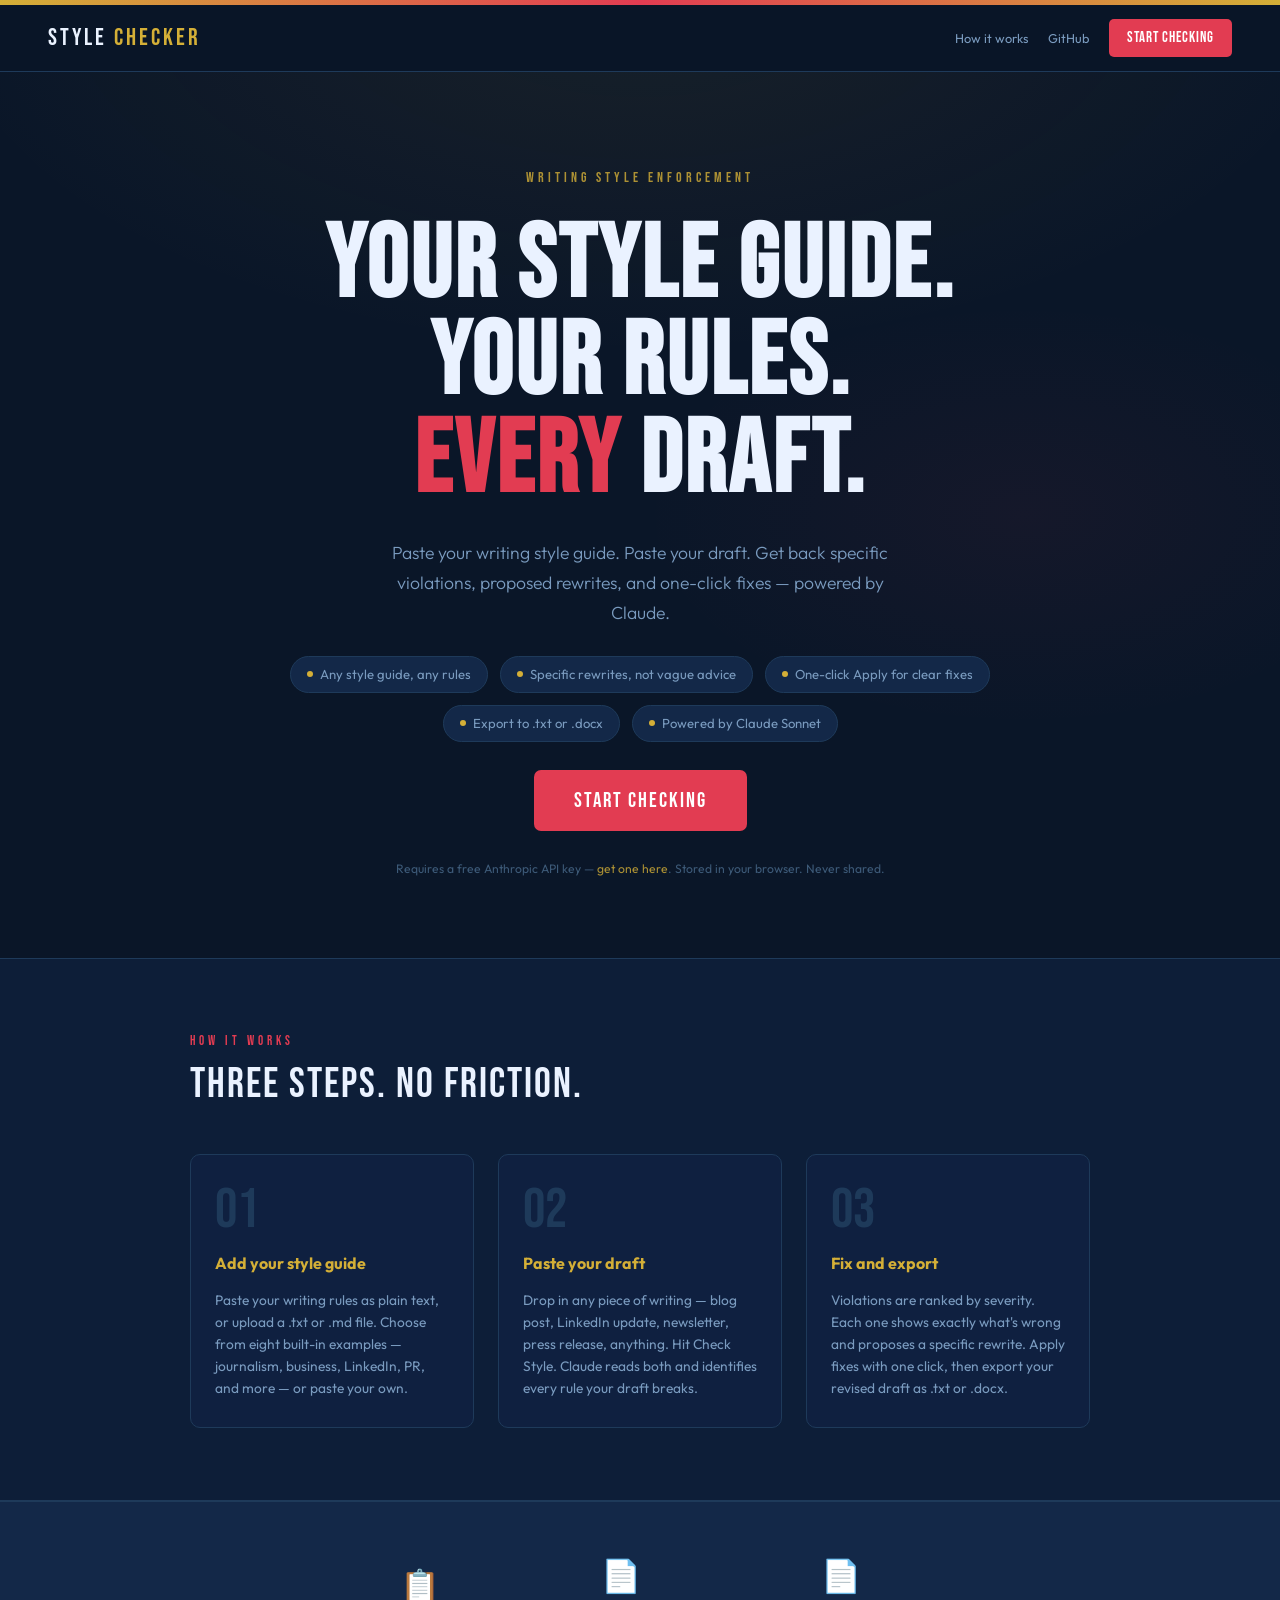
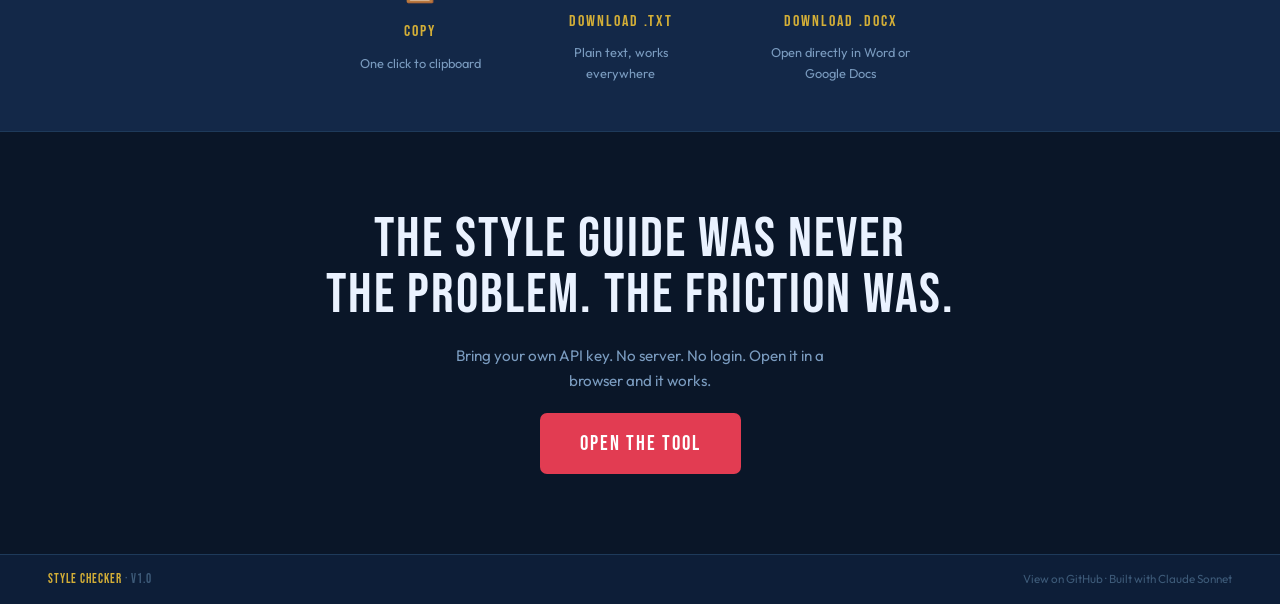
==== commit 8521a34a: "Split landing and tool pages, fix .docx export, move Revised Draft to top of results" ====
--- a/index.html
+++ b/index.html
@@ -3,9 +3,9 @@
 <head>
   <meta charset="UTF-8">
   <meta name="viewport" content="width=device-width, initial-scale=1.0">
-  <title>Style Checker — Chuck Hemann</title>
+  <title>Style Checker — Your style guide. Your rules. Every draft.</title>
   <meta name="description" content="Paste your style guide. Paste your draft. Get violations, proposed rewrites, and one-click fixes — powered by Claude.">
-  <meta property="og:title" content="Style Checker by Chuck Hemann">
+  <meta property="og:title" content="Style Checker">
   <meta property="og:description" content="Your style guide. Your rules. Every draft.">
   <meta property="og:type" content="website">
   <link rel="preconnect" href="https://fonts.googleapis.com">
@@ -19,13 +19,9 @@
       --surface: #0f2040;
       --surf-2:  #132848;
       --border:  #1e3a5a;
-      --bord-2:  #2a4e70;
       --gold:    #d4af37;
-      --gold-2:  #e8c84a;
       --red:     #e23c52;
       --red-2:   #f04e64;
-      --green:   #3db87a;
-      --blue:    #4a9fd4;
       --text:    #eaf2ff;
       --text-2:  #7a9bbf;
       --text-3:  #3d5a78;
@@ -33,10 +29,8 @@
     html { font-size: 16px; scroll-behavior: smooth; }
     body { background: var(--navy); color: var(--text); font-family: 'Outfit', sans-serif; font-weight: 400; line-height: 1.6; min-height: 100vh; display: flex; flex-direction: column; }
 
-    /* ── Top bar ── */
     .topbar { height: 5px; background: linear-gradient(90deg, var(--gold) 0%, var(--red) 50%, var(--gold) 100%); flex-shrink: 0; }
 
-    /* ── Nav header ── */
     .nav {
       background: rgba(10,22,40,0.95);
       backdrop-filter: blur(8px);
@@ -49,7 +43,7 @@
       top: 0;
       z-index: 100;
     }
-    .nav-logo { font-family: 'Bebas Neue', sans-serif; font-size: 1.5rem; letter-spacing: 3px; color: var(--text); }
+    .nav-logo { font-family: 'Bebas Neue', sans-serif; font-size: 1.5rem; letter-spacing: 3px; color: var(--text); text-decoration: none; }
     .nav-logo span { color: var(--gold); }
     .nav-right { display: flex; align-items: center; gap: 20px; }
     .nav-link { font-size: 0.8rem; color: var(--text-2); text-decoration: none; transition: color 0.2s; }
@@ -81,63 +75,14 @@
                   radial-gradient(ellipse 50% 40% at 80% 50%, rgba(226,60,82,0.05) 0%, transparent 60%);
       border-bottom: 1px solid var(--border);
     }
-    .hero-eyebrow {
-      font-family: 'Bebas Neue', sans-serif;
-      font-size: 0.85rem;
-      letter-spacing: 4px;
-      color: var(--gold);
-      opacity: 0.8;
-    }
-    .hero-headline {
-      font-family: 'Bebas Neue', sans-serif;
-      font-size: clamp(3.5rem, 8vw, 6.5rem);
-      line-height: 0.95;
-      letter-spacing: 3px;
-      color: var(--text);
-      max-width: 820px;
-    }
-    .hero-headline span { color: var(--gold); }
+    .hero-eyebrow { font-family: 'Bebas Neue', sans-serif; font-size: 0.85rem; letter-spacing: 4px; color: var(--gold); opacity: 0.8; }
+    .hero-headline { font-family: 'Bebas Neue', sans-serif; font-size: clamp(3.5rem, 8vw, 6.5rem); line-height: 0.95; letter-spacing: 3px; color: var(--text); max-width: 820px; }
     .hero-headline em { color: var(--red); font-style: normal; }
-    .hero-sub {
-      font-size: 1.1rem;
-      color: var(--text-2);
-      max-width: 540px;
-      font-weight: 300;
-      line-height: 1.7;
-    }
-    .hero-features {
-      display: flex;
-      gap: 12px;
-      flex-wrap: wrap;
-      justify-content: center;
-      max-width: 680px;
-    }
-    .feature-pill {
-      background: var(--surf-2);
-      border: 1px solid var(--border);
-      border-radius: 999px;
-      padding: 7px 16px;
-      font-size: 0.82rem;
-      color: var(--text-2);
-      display: flex;
-      align-items: center;
-      gap: 7px;
-    }
+    .hero-sub { font-size: 1.1rem; color: var(--text-2); max-width: 540px; font-weight: 300; line-height: 1.7; }
+    .hero-features { display: flex; gap: 12px; flex-wrap: wrap; justify-content: center; max-width: 700px; }
+    .feature-pill { background: var(--surf-2); border: 1px solid var(--border); border-radius: 999px; padding: 7px 16px; font-size: 0.82rem; color: var(--text-2); display: flex; align-items: center; gap: 7px; }
     .feature-pill .dot { width: 6px; height: 6px; border-radius: 50%; background: var(--gold); flex-shrink: 0; }
-    .hero-cta {
-      font-family: 'Bebas Neue', sans-serif;
-      font-size: 1.3rem;
-      letter-spacing: 2px;
-      background: var(--red);
-      color: #fff;
-      border: none;
-      border-radius: 7px;
-      padding: 14px 40px;
-      cursor: pointer;
-      text-decoration: none;
-      display: inline-block;
-      transition: background 0.18s, transform 0.1s;
-    }
+    .hero-cta { font-family: 'Bebas Neue', sans-serif; font-size: 1.3rem; letter-spacing: 2px; background: var(--red); color: #fff; border: none; border-radius: 7px; padding: 14px 40px; cursor: pointer; text-decoration: none; display: inline-block; transition: background 0.18s, transform 0.1s; }
     .hero-cta:hover { background: var(--red-2); }
     .hero-cta:active { transform: scale(0.99); }
     .hero-note { font-size: 0.76rem; color: var(--text-3); }
@@ -145,167 +90,39 @@
     .hero-note a:hover { opacity: 1; }
 
     /* ── How it works ── */
-    .how {
-      padding: 72px 48px;
-      border-bottom: 1px solid var(--border);
-      background: var(--navy-2);
-    }
+    .how { padding: 72px 48px; border-bottom: 1px solid var(--border); background: var(--navy-2); }
     .how-inner { max-width: 900px; margin: 0 auto; }
-    .section-eyebrow {
-      font-family: 'Bebas Neue', sans-serif;
-      font-size: 0.82rem;
-      letter-spacing: 4px;
-      color: var(--red);
-      margin-bottom: 12px;
-    }
-    .section-title {
-      font-family: 'Bebas Neue', sans-serif;
-      font-size: 2.6rem;
-      letter-spacing: 2px;
-      color: var(--text);
-      margin-bottom: 48px;
-      line-height: 1;
-    }
-    .steps {
-      display: grid;
-      grid-template-columns: repeat(3, 1fr);
-      gap: 24px;
-    }
-    .step {
-      background: var(--surface);
-      border: 1px solid var(--border);
-      border-radius: 10px;
-      padding: 28px 24px;
-      display: flex;
-      flex-direction: column;
-      gap: 12px;
-      position: relative;
-    }
-    .step-num {
-      font-family: 'Bebas Neue', sans-serif;
-      font-size: 3.5rem;
-      line-height: 1;
-      color: var(--border);
-    }
+    .section-eyebrow { font-family: 'Bebas Neue', sans-serif; font-size: 0.82rem; letter-spacing: 4px; color: var(--red); margin-bottom: 12px; }
+    .section-title { font-family: 'Bebas Neue', sans-serif; font-size: 2.6rem; letter-spacing: 2px; color: var(--text); margin-bottom: 48px; line-height: 1; }
+    .steps { display: grid; grid-template-columns: repeat(3, 1fr); gap: 24px; }
+    .step { background: var(--surface); border: 1px solid var(--border); border-radius: 10px; padding: 28px 24px; display: flex; flex-direction: column; gap: 12px; }
+    .step-num { font-family: 'Bebas Neue', sans-serif; font-size: 3.5rem; line-height: 1; color: var(--border); }
     .step-title { font-weight: 700; font-size: 1rem; color: var(--gold); }
     .step-body { font-size: 0.86rem; color: var(--text-2); line-height: 1.6; }
 
-    /* ── Tool section ── */
-    #tool {
-      flex: 1;
-      display: grid;
-      grid-template-columns: 420px 1fr;
-      min-height: 0;
-    }
-
-    /* ── Left panel ── */
-    .left {
-      border-right: 1px solid var(--border);
+    /* ── Export callout ── */
+    .export-strip {
+      background: var(--surf-2);
+      border-top: 1px solid var(--border);
+      border-bottom: 1px solid var(--border);
+      padding: 48px 48px;
       display: flex;
-      flex-direction: column;
-      background: var(--navy-2);
-      overflow-y: auto;
-    }
-    .input-block { padding: 18px 22px; border-bottom: 1px solid var(--border); display: flex; flex-direction: column; gap: 10px; }
-    .block-header { display: flex; align-items: center; justify-content: space-between; gap: 8px; }
-    .block-label { font-family: 'Bebas Neue', sans-serif; font-size: 0.95rem; letter-spacing: 2px; color: var(--gold); }
-    .block-actions { display: flex; gap: 6px; align-items: center; flex-wrap: wrap; }
-
-    .key-input { width: 100%; background: var(--surface); border: 1px solid var(--border); border-radius: 6px; color: var(--text); font-family: 'Outfit', sans-serif; font-size: 0.84rem; padding: 9px 13px; outline: none; transition: border-color 0.18s; }
-    .key-input:focus { border-color: var(--gold); }
-    .key-input::placeholder { color: var(--text-3); }
-    .key-row { display: flex; align-items: center; gap: 8px; }
-    .api-pill { display: flex; align-items: center; gap: 7px; background: var(--surf-2); border: 1px solid var(--border); border-radius: 999px; padding: 5px 12px 5px 8px; flex-shrink: 0; }
-    .api-dot { width: 7px; height: 7px; border-radius: 50%; background: var(--text-3); transition: background 0.2s, box-shadow 0.2s; }
-    .api-dot.connected { background: var(--green); box-shadow: 0 0 7px rgba(61,184,122,0.5); }
-    .api-dot.invalid { background: var(--red); }
-    .api-pill-text { font-size: 0.75rem; color: var(--text-2); white-space: nowrap; }
-    .key-hint { font-size: 0.74rem; color: var(--text-3); line-height: 1.6; }
-    .key-hint a { color: var(--gold); opacity: 0.8; text-decoration: none; }
-    .key-hint a:hover { opacity: 1; }
-
-    .examples-row { display: flex; align-items: center; gap: 6px; flex-wrap: wrap; }
-    .examples-label { font-size: 0.73rem; color: var(--text-3); white-space: nowrap; }
-
-    textarea { width: 100%; background: var(--surface); border: 1px solid var(--border); border-radius: 6px; color: var(--text); font-family: 'Outfit', sans-serif; font-size: 0.87rem; line-height: 1.65; padding: 12px 14px; resize: vertical; outline: none; transition: border-color 0.18s, box-shadow 0.18s; }
-    textarea:focus { border-color: var(--gold); box-shadow: 0 0 0 3px rgba(212,175,55,0.07); }
-    textarea::placeholder { color: var(--text-3); font-size: 0.83rem; }
-    #styleGuide { min-height: 160px; }
-    #draft { min-height: 210px; }
-    textarea.found { border-color: var(--gold); box-shadow: 0 0 0 3px rgba(212,175,55,0.2); }
-
-    .btn-ghost { font-family: 'Outfit', sans-serif; font-size: 0.72rem; font-weight: 600; padding: 4px 10px; border-radius: 5px; cursor: pointer; border: 1px solid var(--bord-2); background: var(--surf-2); color: var(--text-2); transition: background 0.18s, color 0.18s; white-space: nowrap; }
-    .btn-ghost:hover { background: var(--border); color: var(--text); }
-    .btn-ghost.active { background: var(--border); color: var(--gold); border-color: var(--gold); }
-    .btn-upload { font-family: 'Outfit', sans-serif; font-size: 0.72rem; font-weight: 600; padding: 4px 10px; border-radius: 5px; cursor: pointer; border: 1px solid var(--bord-2); background: var(--surf-2); color: var(--text-2); transition: background 0.18s; display: inline-block; white-space: nowrap; }
-    .btn-upload:hover { background: var(--border); color: var(--text); }
-    .btn-upload input { display: none; }
-
-    .check-block { padding: 16px 22px 22px; border-top: 1px solid var(--border); margin-top: auto; display: flex; flex-direction: column; gap: 8px; }
-    .btn-check { font-family: 'Bebas Neue', sans-serif; font-size: 1.25rem; letter-spacing: 2px; background: var(--red); color: #fff; border: none; border-radius: 7px; padding: 12px 24px; cursor: pointer; width: 100%; transition: background 0.18s, transform 0.1s; }
-    .btn-check:hover:not(:disabled) { background: var(--red-2); }
-    .btn-check:active:not(:disabled) { transform: scale(0.99); }
-    .btn-check:disabled { opacity: 0.45; cursor: not-allowed; }
-    .check-hint { text-align: center; font-size: 0.73rem; color: var(--text-3); }
-
-    /* ── Right panel ── */
-    .right { padding: 26px 30px 60px; display: flex; flex-direction: column; gap: 14px; overflow-y: auto; }
-    .results-label { font-family: 'Bebas Neue', sans-serif; font-size: 0.9rem; letter-spacing: 2px; color: var(--red); padding-bottom: 9px; border-bottom: 1px solid var(--border); }
-
-    .score-bar { display: none; background: var(--surface); border: 1px solid var(--border); border-radius: 8px; overflow: hidden; }
-    .score-bar.visible { display: block; }
-    .score-top { display: flex; align-items: center; gap: 14px; padding: 16px 20px 12px; }
-    .score-num { font-family: 'Bebas Neue', sans-serif; font-size: 3.6rem; line-height: 1; min-width: 56px; }
-    .score-verdict { font-weight: 700; font-size: 0.95rem; }
-    .score-detail { font-size: 0.77rem; color: var(--text-2); margin-top: 2px; }
-    .score-summary { font-size: 0.82rem; color: var(--text-2); font-style: italic; line-height: 1.55; padding: 11px 20px 15px; border-top: 1px solid var(--border); }
-
-    .section-head { font-family: 'Bebas Neue', sans-serif; font-size: 0.78rem; letter-spacing: 2px; color: var(--text-3); margin: 16px 0 8px; padding-bottom: 5px; border-bottom: 1px solid var(--border); }
-    .section-head:first-child { margin-top: 0; }
-
-    .flag { border-radius: 7px; border-left: 3px solid; overflow: hidden; margin-bottom: 10px; transition: box-shadow 0.18s; }
-    .flag:hover { box-shadow: 0 4px 20px rgba(0,0,0,0.3); }
-    .flag.applied { opacity: 0.4; }
-    .flag.error { border-color: var(--red);  background: rgba(226,60,82,0.07); }
-    .flag.warn  { border-color: var(--gold); background: rgba(212,175,55,0.07); }
-    .flag.info  { border-color: var(--blue); background: rgba(74,159,212,0.07); }
-    .flag-body { padding: 11px 14px; }
-    .flag-head { display: flex; align-items: flex-start; gap: 10px; margin-bottom: 3px; }
-    .flag-title { font-weight: 600; font-size: 0.87rem; flex: 1; line-height: 1.4; }
-    .flag.error .flag-title { color: var(--red); }
-    .flag.warn  .flag-title { color: var(--gold); }
-    .flag.info  .flag-title { color: var(--blue); }
-    .flag-btns { display: flex; gap: 5px; flex-shrink: 0; }
-    .flag-rule { font-size: 0.72rem; color: var(--text-3); font-style: italic; margin-bottom: 3px; }
-    .flag-detail { font-size: 0.82rem; color: var(--text-2); line-height: 1.5; }
-    .flag-quote { margin-top: 6px; font-size: 0.79rem; color: var(--text-3); font-style: italic; word-break: break-word; }
-
-    .btn-find { font-family: 'Outfit', sans-serif; font-size: 0.71rem; font-weight: 600; padding: 3px 9px; border-radius: 4px; cursor: pointer; border: 1px solid var(--bord-2); background: var(--surf-2); color: var(--blue); white-space: nowrap; transition: background 0.15s; }
-    .btn-find:hover { background: rgba(74,159,212,0.12); }
-
-    .suggestion { display: flex; align-items: flex-start; gap: 10px; padding: 10px 14px; background: rgba(5,14,28,0.5); border-top: 1px solid rgba(61,184,122,0.12); }
-    .sug-tag { font-family: 'Bebas Neue', sans-serif; font-size: 0.72rem; letter-spacing: 1px; color: var(--green); flex-shrink: 0; padding-top: 2px; }
-    .sug-text { flex: 1; font-size: 0.81rem; color: #9ecfb8; line-height: 1.55; word-break: break-word; }
-    .btn-apply { font-family: 'Outfit', sans-serif; font-size: 0.71rem; font-weight: 600; padding: 3px 10px; border-radius: 4px; cursor: pointer; border: 1px solid rgba(61,184,122,0.25); background: rgba(61,184,122,0.1); color: var(--green); white-space: nowrap; flex-shrink: 0; transition: background 0.15s; }
-    .btn-apply:hover:not(:disabled) { background: rgba(61,184,122,0.2); }
-    .btn-apply:disabled { opacity: 0.35; cursor: default; }
-
-    .empty-state { color: var(--text-3); font-size: 0.88rem; line-height: 2; padding: 48px 0; text-align: center; }
-    .all-clear { text-align: center; padding: 60px 20px; display: flex; flex-direction: column; align-items: center; gap: 8px; }
-    .all-clear-n { font-family: 'Bebas Neue', sans-serif; font-size: 5rem; color: var(--green); line-height: 1; letter-spacing: 3px; }
-    .all-clear-sub { font-size: 0.88rem; color: var(--text-2); }
-    .loading { display: flex; flex-direction: column; align-items: center; gap: 16px; padding: 60px 20px; }
-    .spinner { width: 34px; height: 34px; border: 3px solid var(--border); border-top-color: var(--gold); border-radius: 50%; animation: spin 0.75s linear infinite; }
-    @keyframes spin { to { transform: rotate(360deg); } }
-    .loading-text { font-size: 0.85rem; color: var(--text-2); }
-    .error-box { display: flex; flex-direction: column; align-items: center; gap: 10px; padding: 48px 20px; text-align: center; }
-    .error-icon { font-size: 2rem; }
-    .error-msg { font-size: 0.87rem; color: var(--text-2); max-width: 360px; line-height: 1.6; }
-
-    .toast { position: fixed; bottom: 28px; left: 50%; transform: translateX(-50%) translateY(12px); background: var(--surf-2); color: var(--green); border: 1px solid rgba(61,184,122,0.28); border-radius: 6px; padding: 9px 20px; font-size: 0.86rem; font-weight: 600; opacity: 0; pointer-events: none; z-index: 999; transition: opacity 0.2s, transform 0.2s; }
-    .toast.show { opacity: 1; transform: translateX(-50%) translateY(0); }
-
-    .footer { border-top: 1px solid var(--border); background: var(--navy-2); padding: 14px 48px; display: flex; align-items: center; justify-content: space-between; gap: 16px; flex-shrink: 0; }
+      align-items: center;
+      justify-content: center;
+      gap: 60px;
+      flex-wrap: wrap;
+    }
+    .export-item { display: flex; flex-direction: column; align-items: center; gap: 8px; text-align: center; }
+    .export-icon { font-size: 2rem; }
+    .export-label { font-family: 'Bebas Neue', sans-serif; font-size: 1rem; letter-spacing: 2px; color: var(--gold); }
+    .export-desc { font-size: 0.8rem; color: var(--text-2); max-width: 160px; }
+
+    /* ── CTA strip ── */
+    .cta-strip { padding: 80px 48px; text-align: center; display: flex; flex-direction: column; align-items: center; gap: 20px; }
+    .cta-headline { font-family: 'Bebas Neue', sans-serif; font-size: clamp(2rem, 5vw, 3.5rem); letter-spacing: 2px; line-height: 1; }
+    .cta-sub { font-size: 0.95rem; color: var(--text-2); max-width: 420px; }
+
+    .footer { border-top: 1px solid var(--border); background: var(--navy-2); padding: 14px 48px; display: flex; align-items: center; justify-content: space-between; gap: 16px; flex-shrink: 0; margin-top: auto; }
     .footer-l { font-family: 'Bebas Neue', sans-serif; font-size: 0.82rem; letter-spacing: 1px; color: var(--text-3); }
     .footer-l span { color: var(--gold); }
     .footer-r { font-size: 0.73rem; color: var(--text-3); }
@@ -313,13 +130,12 @@
     .footer-r a:hover { color: var(--gold); }
 
     @media (max-width: 900px) {
-      #tool { grid-template-columns: 1fr; }
-      .left { border-right: none; border-bottom: 1px solid var(--border); }
       .steps { grid-template-columns: 1fr; }
       .nav { padding: 12px 20px; }
       .hero { padding: 64px 24px 56px; }
       .how { padding: 48px 24px; }
-      .right { padding: 20px 16px 40px; }
+      .export-strip { padding: 40px 24px; gap: 36px; }
+      .cta-strip { padding: 56px 24px; }
       .footer { padding: 14px 20px; flex-direction: column; align-items: flex-start; }
     }
   </style>
@@ -328,14 +144,12 @@
 
 <div class="topbar"></div>
 
-<!-- Nav -->
 <nav class="nav">
-  <div class="nav-logo">Style <span>Checker</span></div>
+  <a href="index.html" class="nav-logo">Style <span>Checker</span></a>
   <div class="nav-right">
     <a href="#how" class="nav-link">How it works</a>
-    <a href="#tool" class="nav-link">The tool</a>
-    <a href="https://github.com/chuckhemann/style-checker" target="_blank" class="nav-link">GitHub</a>
-    <a href="#tool" class="nav-cta">Start Checking</a>
+    <a href="https://github.com/chuckhemann-browns/style-checker" target="_blank" class="nav-link">GitHub</a>
+    <a href="tool.html" class="nav-cta">Start Checking</a>
   </div>
 </nav>
 
@@ -355,10 +169,10 @@
     <div class="feature-pill"><div class="dot"></div>Any style guide, any rules</div>
     <div class="feature-pill"><div class="dot"></div>Specific rewrites, not vague advice</div>
     <div class="feature-pill"><div class="dot"></div>One-click Apply for clear fixes</div>
-    <div class="feature-pill"><div class="dot"></div>Find in draft — jump to the violation</div>
+    <div class="feature-pill"><div class="dot"></div>Export to .txt or .docx</div>
     <div class="feature-pill"><div class="dot"></div>Powered by Claude Sonnet</div>
   </div>
-  <a href="#tool" class="hero-cta">Start Checking</a>
+  <a href="tool.html" class="hero-cta">Start Checking</a>
   <p class="hero-note">
     Requires a free Anthropic API key —
     <a href="https://console.anthropic.com" target="_blank">get one here</a>.
@@ -375,560 +189,55 @@
       <div class="step">
         <div class="step-num">01</div>
         <div class="step-title">Add your style guide</div>
-        <div class="step-body">Paste your writing rules as plain text, or upload a .txt or .md file. Load an example — journalism, business, newsletter, or Chuck Hemann's Style Guide — to see it in action, or paste your own.</div>
+        <div class="step-body">Paste your writing rules as plain text, or upload a .txt or .md file. Choose from eight built-in examples — journalism, business, LinkedIn, PR, and more — or paste your own.</div>
       </div>
       <div class="step">
         <div class="step-num">02</div>
         <div class="step-title">Paste your draft</div>
-        <div class="step-body">Drop in any piece of writing — blog post, LinkedIn update, newsletter, chapter, anything. Hit Check Style. Claude reads both documents and identifies every rule your draft breaks.</div>
+        <div class="step-body">Drop in any piece of writing — blog post, LinkedIn update, newsletter, press release, anything. Hit Check Style. Claude reads both and identifies every rule your draft breaks.</div>
       </div>
       <div class="step">
         <div class="step-num">03</div>
-        <div class="step-title">Fix with one click</div>
-        <div class="step-body">Violations are ranked by severity. Each one shows exactly what's wrong, why it matters, and a specific proposed rewrite. Clear violations apply automatically. Complex ones show you where to look.</div>
+        <div class="step-title">Fix and export</div>
+        <div class="step-body">Violations are ranked by severity. Each one shows exactly what's wrong and proposes a specific rewrite. Apply fixes with one click, then export your revised draft as .txt or .docx.</div>
       </div>
     </div>
   </div>
 </section>
 
-<!-- Tool -->
-<div id="tool">
-
-  <!-- Left: inputs -->
-  <div class="left">
-
-    <!-- API Key -->
-    <div class="input-block">
-      <div class="block-header">
-        <div class="block-label">API Key</div>
-        <div class="api-pill">
-          <div class="api-dot" id="apiDot"></div>
-          <span class="api-pill-text" id="apiPillText">No key</span>
-        </div>
-      </div>
-      <input class="key-input" type="password" id="apiKey" placeholder="sk-ant-..." autocomplete="off" spellcheck="false">
-      <div class="key-hint">Stored in your browser only. <a href="https://console.anthropic.com" target="_blank">Get a free key →</a></div>
-    </div>
-
-    <!-- Style Guide -->
-    <div class="input-block">
-      <div class="block-header">
-        <div class="block-label">Style Guide</div>
-        <div class="block-actions">
-          <label class="btn-upload">Upload<input type="file" id="guideUpload" accept=".txt,.md"></label>
-        </div>
-      </div>
-      <div class="examples-row">
-        <span class="examples-label">Examples:</span>
-        <button class="btn-ghost" id="eg-chuck" onclick="loadExample('chuck')">Chuck Hemann's Style Guide — April 2026</button>
-        <button class="btn-ghost" id="eg-journalism" onclick="loadExample('journalism')">Journalism</button>
-        <button class="btn-ghost" id="eg-business" onclick="loadExample('business')">Business</button>
-        <button class="btn-ghost" id="eg-newsletter" onclick="loadExample('newsletter')">Newsletter</button>
-        <button class="btn-ghost" id="eg-linkedin" onclick="loadExample('linkedin')">LinkedIn & Thought Leadership</button>
-        <button class="btn-ghost" id="eg-technical" onclick="loadExample('technical')">Technical & Docs</button>
-        <button class="btn-ghost" id="eg-pr" onclick="loadExample('pr')">PR & Press Release</button>
-        <button class="btn-ghost" id="eg-executive" onclick="loadExample('executive')">Executive Comms</button>
-      </div>
-      <textarea id="styleGuide" placeholder="Paste your style guide — voice, rules, vocabulary, structure, tone. The more specific, the better." spellcheck="false"></textarea>
-    </div>
-
-    <!-- Draft -->
-    <div class="input-block">
-      <div class="block-header">
-        <div class="block-label">Draft</div>
-        <div class="block-actions">
-          <label class="btn-upload">Upload<input type="file" id="draftUpload" accept=".txt,.md"></label>
-        </div>
-      </div>
-      <textarea id="draft" placeholder="Paste your draft — blog post, LinkedIn post, newsletter, chapter, anything."></textarea>
-    </div>
-
-    <!-- Check -->
-    <div class="check-block">
-      <button class="btn-check" id="checkBtn" onclick="runCheck()">Check Style</button>
-      <div class="check-hint">Cmd + Enter &middot; Results appear on the right</div>
-    </div>
-  </div>
-
-  <!-- Right: results -->
-  <div class="right">
-    <div class="results-label">Results</div>
-    <div class="score-bar" id="scoreBar">
-      <div class="score-top">
-        <div class="score-num" id="scoreNum">0</div>
-        <div>
-          <div class="score-verdict" id="scoreVerdict"></div>
-          <div class="score-detail"  id="scoreDetail"></div>
-        </div>
-      </div>
-      <div class="score-summary" id="scoreSummary"></div>
-    </div>
-    <div id="results">
-      <div class="empty-state">
-        Paste your style guide and draft above.<br>
-        Hit Check Style.<br>
-        Violations appear here, sorted by severity.
-      </div>
-    </div>
+<!-- Export callout -->
+<div class="export-strip">
+  <div class="export-item">
+    <div class="export-icon">&#128203;</div>
+    <div class="export-label">Copy</div>
+    <div class="export-desc">One click to clipboard</div>
+  </div>
+  <div class="export-item">
+    <div class="export-icon">&#128196;</div>
+    <div class="export-label">Download .txt</div>
+    <div class="export-desc">Plain text, works everywhere</div>
+  </div>
+  <div class="export-item">
+    <div class="export-icon">&#128196;</div>
+    <div class="export-label">Download .docx</div>
+    <div class="export-desc">Open directly in Word or Google Docs</div>
   </div>
 </div>
 
+<!-- CTA -->
+<div class="cta-strip">
+  <div class="cta-headline">The style guide was never<br>the problem. The friction was.</div>
+  <p class="cta-sub">Bring your own API key. No server. No login. Open it in a browser and it works.</p>
+  <a href="tool.html" class="hero-cta">Open the Tool</a>
+</div>
+
 <footer class="footer">
-  <div class="footer-l"><span>Style Checker</span> &middot; Chuck Hemann &middot; v1.0</div>
+  <div class="footer-l"><span>Style Checker</span> &middot; v1.0</div>
   <div class="footer-r">
-    <a href="https://github.com/chuckhemann/style-checker" target="_blank">View on GitHub</a>
+    <a href="https://github.com/chuckhemann-browns/style-checker" target="_blank">View on GitHub</a>
     &middot; Built with Claude Sonnet
   </div>
 </footer>
 
-<div class="toast" id="toast"></div>
-
-<script>
-// ── Example style guides ───────────────────────────────────────────────────────
-
-const EXAMPLES = {
-  chuck: `Chuck Hemann Writing Style Guide v4
-
-HARD RULES — must fix, no exceptions:
-- No em-dashes (—). Ever. Any format. Replace with a comma, period, or parentheses.
-- Close declaratively. The final sentence must be a statement. No questions, no soft CTAs ("feel free to share," "let me know your thoughts," "what do you think?").
-- No staccato runs. Never 3 or more consecutive short sentences (under ~10 words each). Short sentences need setup to land — without contrast, it's choppiness.
-- Use contractions throughout (don't, it's, you're, we've). Formal constructions (do not, it is, they are) kill the conversational register.
-
-WARNINGS — should fix:
-- No passive voice in key arguments. Rewrite as active. ("Strategies should be developed" → "Develop your strategy.")
-- No buzzwords or over-formal vocabulary: utilize, leverage, facilitate, synergy, paradigm, holistic, going forward, circle back, touch base, move the needle, best practices, deep dive, low-hanging fruit, actionable insights, impactful, scalable, robust solution.
-- No preamble openers. Flag openers like "In today's fast-paced world," "As many of us know," "It's no secret that." If the point lands without the opener, cut it.
-- Data points need a "so what." Every stat or data cite needs interpretation. Never leave data floating without a takeaway.
-- No soft CTA language anywhere in the piece ("feel free to," "don't hesitate," "share your thoughts").
-
-VOICE RULES:
-- Write peer-to-peer. Don't explain terms your reader already knows professionally.
-- Sentence rhythm: build context in a longer sentence, then land with a short one that crystallizes — not adds — information.
-- Direct address: talk to the reader directly and frequently ("you," "we").
-- Organize around numbered frameworks where possible.
-- Pop culture references must connect back to the business point in one sentence. Never left floating.
-- Parentheses over em-dashes for elaboration, humor, and qualifications.`,
-
-  journalism: `Journalism Style Guide (AP-Influenced)
-
-HARD RULES:
-- Inverted pyramid structure: most important information first. Every story must lead with the who, what, when, where, why.
-- Attribution is required for every claim not common knowledge. "According to," "said," "[Name] confirmed" — not floating assertions.
-- No opinion or editorializing unless it is a clearly labeled column or op-ed. Stick to verifiable fact.
-- Spell out numbers one through nine. Use numerals for 10 and above.
-- Ages always use numerals: "She is 34." Titles are abbreviated after a name: Sen., Rep., Gov.
-
-WARNINGS:
-- Avoid adverbs, especially intensifiers: "very," "extremely," "incredibly," "highly." These weaken copy.
-- Avoid weasel words: "some say," "many believe," "experts suggest" — without named sources, cut it.
-- Passive voice obscures who did what. Rewrite: "The bill was passed" → "The Senate passed the bill."
-- Avoid jargon the general reader won't know. If you must use a term, define it on first use.
-- Quotes must be exact. Paraphrase with attribution if you cannot verify exact wording.
-- Keep sentences under 30 words. If a sentence needs two commas and a semicolon, split it.
-
-STRUCTURE:
-- Lead paragraph: one to two sentences. No longer.
-- Each paragraph: one idea. Three sentences maximum.
-- Transition between paragraphs with the next most important detail, not a connector phrase.
-- End on a fact, quote, or detail — not a summary or conclusion.`,
-
-  business: `Business Writing Style Guide
-
-HARD RULES:
-- Lead with the recommendation. Executives read the first sentence. Put the ask, decision, or conclusion there — not at the end.
-- One idea per paragraph. Do not stack multiple points into a single block.
-- No passive voice. "The report was completed" → "We completed the report." The actor matters in business writing.
-- Numbers over words for quantities: "3 options," not "three options." Exception: starting a sentence.
-- Use bullet points for any list of three or more items. Do not bury lists in prose.
-
-WARNINGS:
-- No corporate filler: "as per," "going forward," "circle back," "touch base," "move the needle," "synergies," "leverage," "utilize," "best practices," "deep dive," "action items," "bandwidth," "boil the ocean." Say what you mean plainly.
-- No hedging without reason: "It seems like," "It might be worth considering," "Perhaps we should." Make a call.
-- Avoid qualifiers unless the qualification matters: "fairly," "somewhat," "quite," "rather," "a bit."
-- Acronyms must be spelled out on first use, even familiar ones. Not every reader is in your function.
-- Avoid nominalizations: "make a decision" → "decide." "Have a discussion" → "discuss."
-
-STRUCTURE:
-- Subject line or header must state the purpose, not describe it. "Q3 Budget Approval Needed" not "Q3 Budget Update."
-- If the document is longer than one page, include a summary at the top.
-- Close with a clear next step: who does what by when. Never close with an open question.`,
-
-  linkedin: `LinkedIn & Thought Leadership Style Guide
-
-HARD RULES:
-- Open with a hook, not a preamble. The first line must earn the scroll stop. "In today's competitive landscape..." is an auto-scroll. Start with a specific observation, a contrarian claim, or a number that surprises.
-- No walls of text. Every 2-3 sentences, hit return. White space is structure on LinkedIn.
-- Close declaratively. Your final line is a position, not a question. "What do you think?" and "Would love your thoughts" are soft closes — cut them.
-- One idea per post. LinkedIn posts that try to make three points make zero.
-
-WARNINGS:
-- No corporate buzzwords: synergy, leverage, utilize, circle back, move the needle, best practices, thought leader, game-changer, disruptive, scalable, ecosystem, space (as in "in the [X] space").
-- Avoid the false story open: "I was sitting in a meeting when it hit me..." — only works if the story leads directly to a non-obvious insight.
-- Do not ask engagement-bait questions at the end: "Drop a comment below," "Tag someone who needs to hear this," "Double tap if you agree."
-- No passive voice. LinkedIn rewards confidence. "Mistakes were made" → "We made a mistake."
-- Avoid humble-brag framing: "Humbled and honored to share..." Just share it.
-
-STRUCTURE:
-- Line 1: the hook — a claim, stat, or observation. No setup.
-- Lines 2-5: the tension or context. Why does this matter right now?
-- Lines 6-10: the insight, framework, or takeaway. Numbered lists work well here.
-- Final line: a declaration. Your position, stated plainly.
-- No sign-off. No "- [Name]". Your name is already on the post.`,
-
-  technical: `Technical Writing & Documentation Style Guide
-
-HARD RULES:
-- Write for the person trying to accomplish a task, not the person trying to understand a system. Every sentence should move the reader closer to completing something.
-- Use imperative voice for instructions: "Click Save," not "You should click Save" or "The user clicks Save."
-- One step per numbered item. Never combine two actions in one step.
-- Code, commands, file names, and UI labels go in code formatting. Always. No exceptions.
-- Define every acronym on first use, even common ones — not every reader shares your context.
-
-WARNINGS:
-- Avoid vague quantifiers: "some," "many," "a few," "several." Be specific. "3 options," not "a few options."
-- Do not use "simply," "just," "easily," or "obviously." If a step were obvious, the reader wouldn't need documentation.
-- Avoid passive voice in procedures: "The file is saved to..." → "The system saves the file to..." or "Save the file to..."
-- Do not document what the UI already shows. Say what to do, not what the screen displays.
-- Avoid future tense in instructions: "You will see a dialog" → "A dialog appears."
-
-STRUCTURE:
-- Every page needs a purpose statement: what task does this page help the reader accomplish?
-- Prerequisites before steps. If the reader needs something, say so before the numbered list.
-- Step → result pattern: describe what to do, then what happens. "Click Submit. The confirmation screen appears."
-- End with what success looks like. How does the reader know they're done?
-- Troubleshooting goes at the bottom, not embedded in the steps.`,
-
-  pr: `PR & Press Release Style Guide
-
-HARD RULES:
-- Lead with the news, not the context. The headline and first sentence carry the story. Everything else supports them.
-- Inverted pyramid structure: most newsworthy information first, supporting detail second, background last.
-- Every claim from a company or spokesperson must be attributed. Floating assertions are not news — they're marketing.
-- Boilerplate goes at the bottom, after the ### (end of release) marker. Never in the body.
-- Dateline on every release: CITY, State, Month DD, YYYY —
-
-WARNINGS:
-- Avoid superlatives and hyperbole: "world-class," "industry-leading," "cutting-edge," "revolutionary," "first-ever" (unless provably true and cited).
-- Quotes must sound like a person said them, not a committee approved them. "We are thrilled to announce this exciting development" — rewrite or cut.
-- Avoid passive voice: "The product was launched" → "[Company] launched the product."
-- No jargon the press won't understand. If a journalist can't use the sentence directly in a story, rewrite it.
-- Do not bury the news. If the most interesting fact is in paragraph four, move it to paragraph one.
-
-STRUCTURE:
-- Headline: news, plain language, no period.
-- Subhead (optional): one sentence expanding the headline.
-- Lead paragraph: the full story in 40 words or fewer. Who, what, when, where, why.
-- Body paragraphs: supporting detail and quotes. Two to four paragraphs maximum.
-- Boilerplate: standard "About [Company]" paragraph. One paragraph, evergreen.
-- Contact info: name, title, email, phone.`,
-
-  executive: `Executive Communications Style Guide
-
-HARD RULES:
-- Lead with the conclusion. Executives read the first sentence. The recommendation, decision, or key finding goes there — not at the end.
-- Be explicit about what you need: a decision, awareness, input, or action. State it in the first paragraph.
-- No throat-clearing. Remove any sentence that could be deleted without changing the meaning of the document.
-- Respect the reader's time. If a memo can be one page, it must be one page.
-- All-hands and company-wide messages must be true. Do not spin, soften, or obscure bad news. Employees can detect it immediately.
-
-WARNINGS:
-- Avoid hedge language unless uncertainty is the actual message: "We believe," "It seems," "Perhaps we should consider." Make a call or acknowledge you cannot yet.
-- No jargon or acronyms without expansion on first use. Not every reader is in your function or level.
-- Avoid passive voice in accountability contexts: "Errors were made" → "We made an error in our projection."
-- Do not use "going forward" or "circle back" or "synergy." These signal that nothing concrete is coming.
-- Avoid motivational filler: "I'm excited about our journey," "Together we can do great things," "Our people are our greatest asset." Say something specific instead.
-
-STRUCTURE:
-- Subject line or title: states the purpose, not the topic. "Q2 Guidance Revised Down 8% — Action Required" not "Q2 Business Update."
-- Opening: the news or decision in one to two sentences.
-- Body: context, rationale, implications. Bullet points for any list of three or more.
-- Close: the specific ask — who needs to do what, by when.
-- No "Please don't hesitate to reach out." Either schedule a meeting or don't.`,
-
-  newsletter: `Newsletter & Email Style Guide
-
-HARD RULES:
-- Subject line is copy, not a label. It must earn the open. No "Monthly Update" or "Newsletter #14." Write a hook.
-- Open with the most interesting thing. The first sentence determines whether they keep reading. No warmup.
-- Paragraphs are three sentences maximum. In email, white space is your friend. Use it.
-- One clear call to action per email. Not three. Not five. One.
-- No passive voice. No one has time to decode who did what.
-
-WARNINGS:
-- No throat-clearing: "Hope this finds you well," "As the year comes to a close," "We wanted to reach out." Get to the point.
-- Avoid "click here" as link text. The link text should describe where the link goes.
-- Do not use ALL CAPS for emphasis. Bold the specific word or phrase instead.
-- Keep sentences under 20 words where possible. Long sentences break in mobile clients.
-- Avoid insider jargon. Your list has different expertise levels. Write for the least familiar person who would reasonably subscribe.
-- No "per my last email" or passive-aggressive phrasing. Be direct about what you need.
-
-STRUCTURE:
-- First paragraph: hook — one or two sentences. Why should they read this today?
-- Body: the point, with necessary context. No tangents. No recaps of last issue.
-- Close: one sentence naming the next step, followed by the CTA.
-- Sign-off: first name only, or brand name. No "Best regards," no "Sincerely." Too formal.`
-};
-
-// ── State ──────────────────────────────────────────────────────────────────────
-let currentFlags = [];
-let activeExample = null;
-
-// ── Init ───────────────────────────────────────────────────────────────────────
-document.addEventListener('DOMContentLoaded', () => {
-  const savedKey   = localStorage.getItem('sc_key');
-  const savedGuide = localStorage.getItem('sc_guide');
-  const savedEx    = localStorage.getItem('sc_example');
-
-  if (savedKey) document.getElementById('apiKey').value = savedKey;
-
-  if (savedGuide) {
-    document.getElementById('styleGuide').value = savedGuide;
-    setActiveExample(null);
-  } else if (savedEx) {
-    loadExample(savedEx, false);
-  }
-
-  document.getElementById('apiKey').addEventListener('input', updateApiStatus);
-  document.getElementById('guideUpload').addEventListener('change', e => loadFile(e, 'styleGuide', true));
-  document.getElementById('draftUpload').addEventListener('change', e => loadFile(e, 'draft', false));
-  document.getElementById('draft').addEventListener('keydown', e => {
-    if ((e.metaKey || e.ctrlKey) && e.key === 'Enter') runCheck();
-  });
-  updateApiStatus();
-});
-
-// ── Example guides ─────────────────────────────────────────────────────────────
-function loadExample(key, save = true) {
-  document.getElementById('styleGuide').value = EXAMPLES[key] || '';
-  setActiveExample(key);
-  if (save) {
-    localStorage.setItem('sc_example', key);
-    localStorage.removeItem('sc_guide');
-  }
-}
-
-function setActiveExample(key) {
-  activeExample = key;
-  ['chuck','journalism','business','newsletter','linkedin','technical','pr','executive'].forEach(k => {
-    const btn = document.getElementById('eg-' + k);
-    if (btn) btn.className = 'btn-ghost' + (k === key ? ' active' : '');
-  });
-}
-
-// ── File upload ────────────────────────────────────────────────────────────────
-function loadFile(e, targetId, isGuide) {
-  const file = e.target.files[0];
-  if (!file) return;
-  const reader = new FileReader();
-  reader.onload = ev => {
-    document.getElementById(targetId).value = ev.target.result;
-    if (isGuide) { setActiveExample(null); localStorage.setItem('sc_guide', ev.target.result); }
-    toast(`${file.name} loaded`);
-  };
-  reader.readAsText(file);
-  e.target.value = '';
-}
-
-// ── API status ─────────────────────────────────────────────────────────────────
-function updateApiStatus() {
-  const key  = document.getElementById('apiKey').value.trim();
-  const dot  = document.getElementById('apiDot');
-  const text = document.getElementById('apiPillText');
-  if (key.startsWith('sk-ant-') && key.length > 20) {
-    dot.className = 'api-dot connected'; text.textContent = 'Key set';
-  } else if (key.length > 0) {
-    dot.className = 'api-dot invalid'; text.textContent = 'Invalid';
-  } else {
-    dot.className = 'api-dot'; text.textContent = 'No key';
-  }
-}
-
-// ── API call ───────────────────────────────────────────────────────────────────
-const SYSTEM = `You are an expert writing style editor. The user provides their style guide and a draft.
-
-Your job:
-1. Read the style guide — understand every rule, preference, and prohibition.
-2. Review the draft for violations.
-3. Return ONLY a valid JSON object — no markdown fences, no prose outside JSON.
-
-JSON format:
-{
-  "summary": "One honest sentence on the draft overall.",
-  "word_count": <integer>,
-  "flags": [
-    {
-      "level": "error|warn|info",
-      "rule": "Rule name from the style guide",
-      "title": "Specific violation title",
-      "detail": "Why this violates the style guide — specific, not generic.",
-      "quote": "Exact offending text from the draft (verbatim substring, max 120 chars).",
-      "suggestion": "Specific proposed rewrite — actual replacement text, not vague advice.",
-      "original": "Exact substring from draft for auto-replace (verbatim). Null if structural.",
-      "replacement": "Drop-in replacement string. Null if structural or requires judgment."
-    }
-  ]
-}
-
-Rules: error = hard rule. warn = should fix. info = worth considering.
-original must be copied EXACTLY from the draft. replacement must be a grammatically correct drop-in swap.
-If a fix requires rewriting a full sentence, set original and replacement to null.
-Max 15 flags, prioritized by severity. Return ONLY the JSON object.`;
-
-async function runCheck() {
-  const apiKey = document.getElementById('apiKey').value.trim();
-  const guide  = document.getElementById('styleGuide').value.trim();
-  const draft  = document.getElementById('draft').value.trim();
-
-  if (!apiKey) { showError('Enter your Anthropic API key to get started.'); return; }
-  if (!guide)  { showError('Add a style guide — use an example or paste your own.'); return; }
-  if (!draft)  { showError('Add a draft to check.'); return; }
-
-  setLoading(true);
-  document.getElementById('scoreBar').classList.remove('visible');
-
-  try {
-    const res = await fetch('https://api.anthropic.com/v1/messages', {
-      method: 'POST',
-      headers: {
-        'Content-Type': 'application/json',
-        'x-api-key': apiKey,
-        'anthropic-version': '2023-06-01',
-        'anthropic-dangerous-direct-browser-access': 'true'
-      },
-      body: JSON.stringify({
-        model: 'claude-sonnet-4-6',
-        max_tokens: 4000,
-        system: SYSTEM,
-        messages: [{ role: 'user', content: `STYLE GUIDE:\n\n${guide}\n\n${'─'.repeat(40)}\n\nDRAFT:\n\n${draft}` }]
-      })
-    });
-
-    if (!res.ok) {
-      const err = await res.json().catch(() => ({}));
-      throw new Error(err.error?.message || `API error ${res.status}`);
-    }
-
-    const data  = await res.json();
-    const raw   = (data.content?.[0]?.text || '').replace(/^```(?:json)?\s*/i,'').replace(/\s*```$/,'').trim();
-    const match = raw.match(/\{[\s\S]*\}/);
-    if (!match) throw new Error('Response was not valid JSON — try again.');
-
-    const result = JSON.parse(match[0]);
-    currentFlags = result.flags || [];
-    render(result, draft);
-    localStorage.setItem('sc_key', apiKey);
-
-  } catch (err) {
-    showError(err.message);
-  } finally {
-    setLoading(false);
-  }
-}
-
-// ── Render ─────────────────────────────────────────────────────────────────────
-function render(result, draft) {
-  const flags  = result.flags || [];
-  const errors = flags.filter(f => f.level === 'error');
-  const warns  = flags.filter(f => f.level === 'warn');
-  const infos  = flags.filter(f => f.level === 'info');
-  const wc     = result.word_count || draft.split(/\s+/).filter(Boolean).length;
-
-  const scoreBar = document.getElementById('scoreBar');
-  const scoreNum = document.getElementById('scoreNum');
-  const verdict  = document.getElementById('scoreVerdict');
-  const detail   = document.getElementById('scoreDetail');
-  const summary  = document.getElementById('scoreSummary');
-  const results  = document.getElementById('results');
-
-  scoreBar.classList.add('visible');
-  scoreNum.textContent = flags.length;
-
-  if (!flags.length) {
-    scoreNum.style.color = verdict.style.color = 'var(--green)';
-    verdict.textContent = 'Clean';
-  } else if (errors.length) {
-    scoreNum.style.color = verdict.style.color = 'var(--red)';
-    verdict.textContent = `${errors.length} hard violation${errors.length > 1 ? 's' : ''}`;
-  } else {
-    scoreNum.style.color = verdict.style.color = 'var(--gold)';
-    verdict.textContent = 'Review needed';
-  }
-
-  detail.textContent  = `${flags.length} flag${flags.length !== 1 ? 's' : ''} · ${wc} words`;
-  summary.textContent = result.summary || '';
-
-  if (!flags.length) {
-    results.innerHTML = `<div class="all-clear"><div class="all-clear-n">0</div><div class="all-clear-sub">${wc} words. No violations found.</div></div>`;
-    return;
-  }
-
-  let html = '';
-  if (errors.length) { html += `<div class="section-head">Hard Rules (${errors.length})</div>`; errors.forEach(f => { html += card(f, flags.indexOf(f)); }); }
-  if (warns.length)  { html += `<div class="section-head">Warnings (${warns.length})</div>`;    warns.forEach(f  => { html += card(f, flags.indexOf(f)); }); }
-  if (infos.length)  { html += `<div class="section-head">Suggestions (${infos.length})</div>`; infos.forEach(f  => { html += card(f, flags.indexOf(f)); }); }
-  results.innerHTML = html;
-}
-
-function card(f, idx) {
-  const findText = f.original || f.quote || '';
-  const findBtn  = findText ? `<button class="btn-find" onclick="findInDraft(${JSON.stringify(findText)})">Find</button>` : '';
-  const applyBtn = (f.original && f.replacement != null) ? `<button class="btn-apply" onclick="applyFix(${idx})">Apply</button>` : '';
-  const sug = f.suggestion ? `<div class="suggestion"><div class="sug-tag">Try</div><div class="sug-text">${esc(f.suggestion)}</div>${applyBtn}</div>` : '';
-  return `<div class="flag ${f.level}" data-idx="${idx}">
-    <div class="flag-body">
-      <div class="flag-head"><div class="flag-title">${esc(f.title||f.rule)}</div><div class="flag-btns">${findBtn}</div></div>
-      ${f.rule ? `<div class="flag-rule">${esc(f.rule)}</div>` : ''}
-      <div class="flag-detail">${esc(f.detail||'')}</div>
-      ${f.quote ? `<div class="flag-quote">"${esc(trunc(f.quote))}"</div>` : ''}
-    </div>${sug}</div>`;
-}
-
-// ── Actions ────────────────────────────────────────────────────────────────────
-function applyFix(idx) {
-  const f = currentFlags[idx];
-  if (!f || !f.original) return;
-  const ta = document.getElementById('draft');
-  const i  = ta.value.indexOf(f.original);
-  if (i === -1) { toast('Not found — may already be changed'); return; }
-  ta.value = ta.value.slice(0, i) + (f.replacement || '') + ta.value.slice(i + f.original.length);
-  const el = document.querySelector(`[data-idx="${idx}"]`);
-  if (el) { el.classList.add('applied'); const b = el.querySelector('.btn-apply'); if (b) { b.textContent = 'Applied'; b.disabled = true; } }
-  toast('Applied — re-check when ready');
-}
-
-function findInDraft(text) {
-  if (!text) return;
-  const ta  = document.getElementById('draft');
-  const idx = ta.value.toLowerCase().indexOf(text.toLowerCase());
-  if (idx === -1) { toast('Not found — may already be changed'); return; }
-  ta.focus();
-  ta.setSelectionRange(idx, idx + text.length);
-  ta.classList.add('found');
-  setTimeout(() => ta.classList.remove('found'), 1200);
-  ta.scrollTop = Math.max(0, ta.value.slice(0, idx).split('\n').length * 24 - ta.clientHeight / 2);
-}
-
-function setLoading(on) {
-  const btn = document.getElementById('checkBtn');
-  const res = document.getElementById('results');
-  btn.disabled = on; btn.textContent = on ? 'Checking…' : 'Check Style';
-  if (on) res.innerHTML = `<div class="loading"><div class="spinner"></div><div class="loading-text">Reading your style guide and draft…</div></div>`;
-}
-
-function showError(msg) {
-  document.getElementById('scoreBar').classList.remove('visible');
-  document.getElementById('results').innerHTML = `<div class="error-box"><div class="error-icon">⚠</div><div class="error-msg">${esc(msg)}</div></div>`;
-}
-
-function toast(msg) {
-  const t = document.getElementById('toast');
-  t.textContent = msg; t.classList.add('show');
-  clearTimeout(t._t); t._t = setTimeout(() => t.classList.remove('show'), 2200);
-}
-
-function esc(s) { return String(s||'').replace(/&/g,'&amp;').replace(/</g,'&lt;').replace(/>/g,'&gt;').replace(/"/g,'&quot;'); }
-function trunc(s, n=110) { s=s.trim(); return s.length>n ? s.slice(0,n).trim()+'…' : s; }
-</script>
 </body>
 </html>
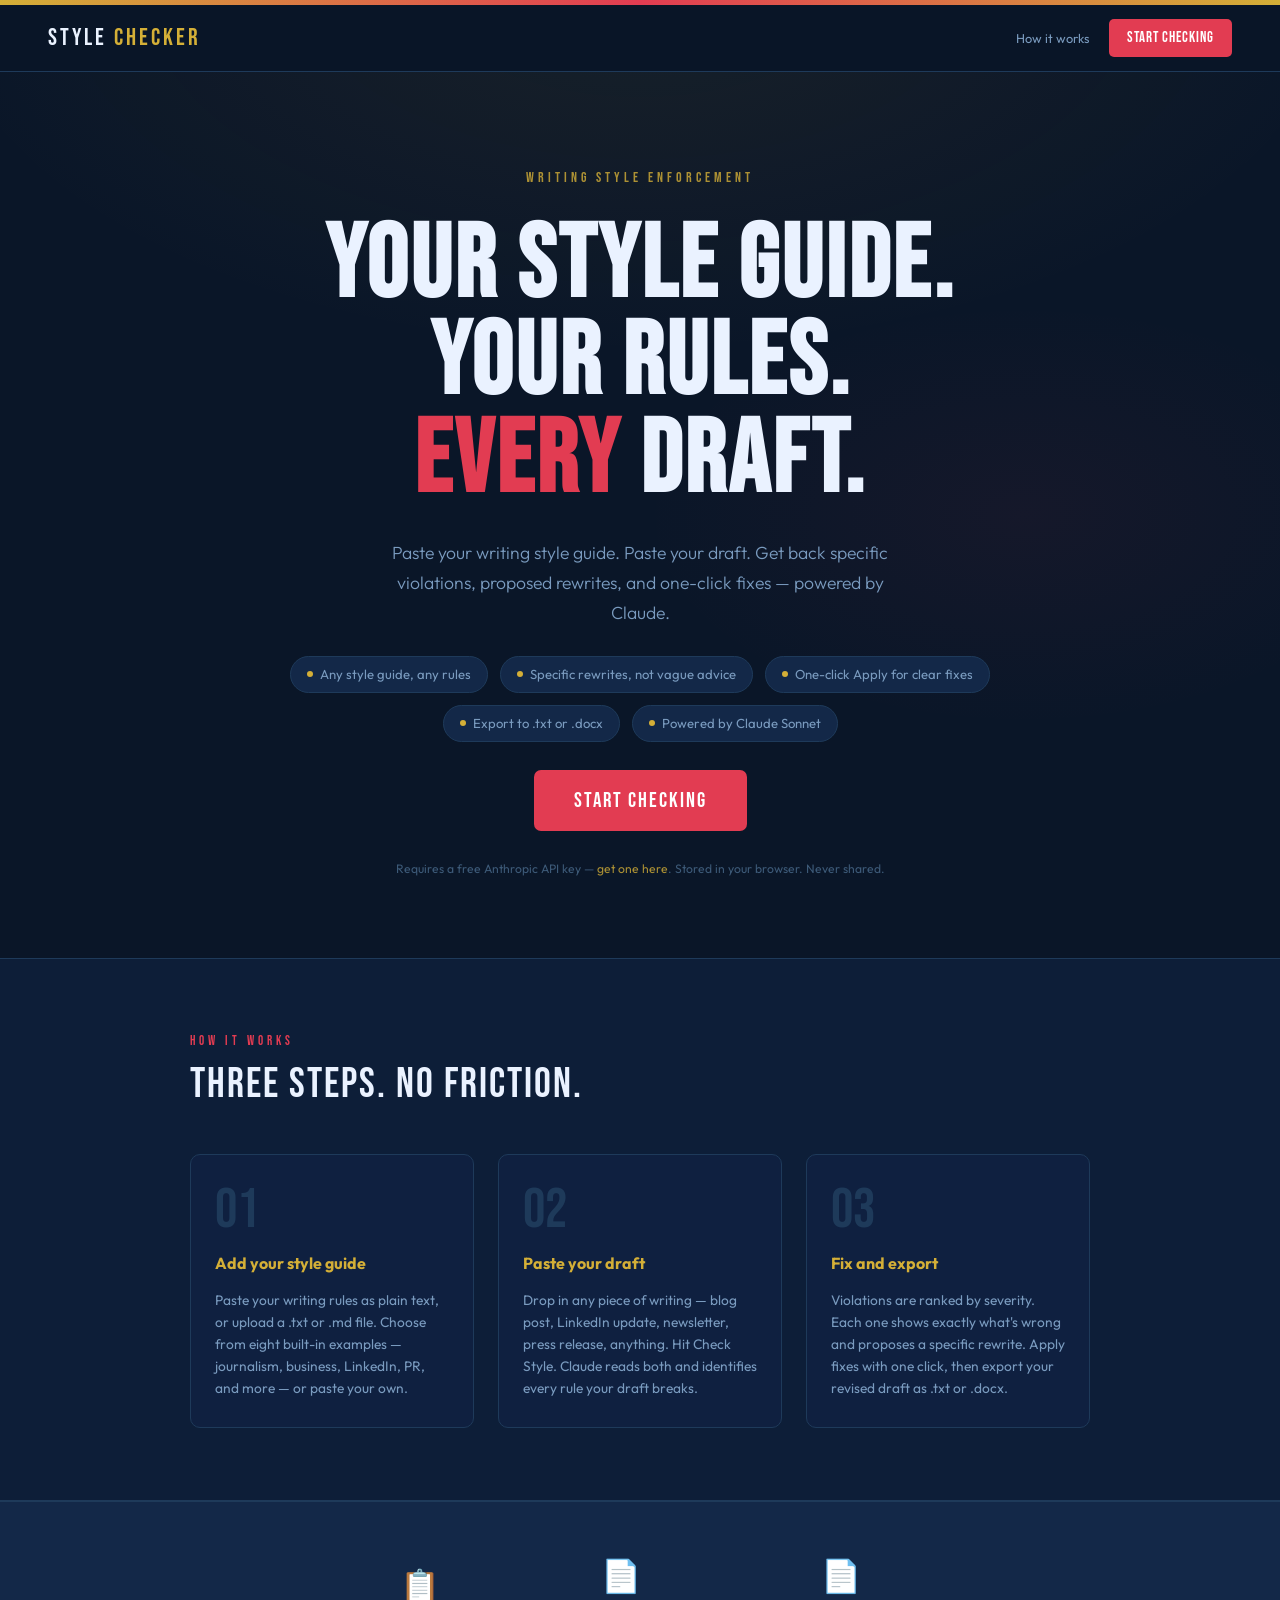
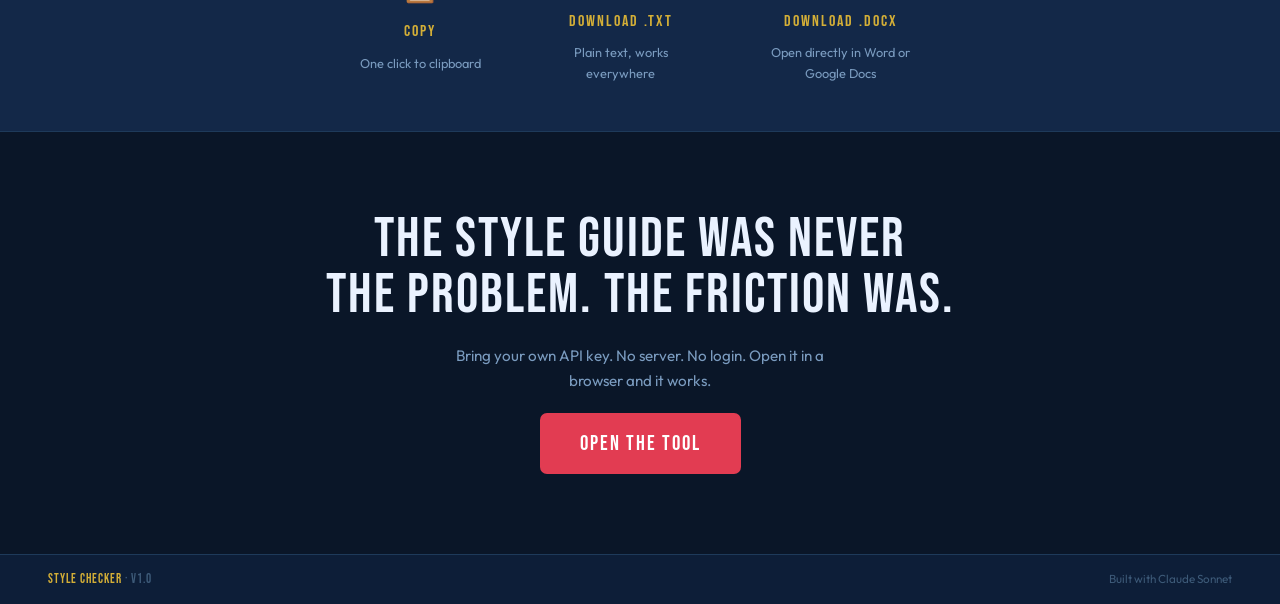
==== commit 6c9babcc: "Add reset, update README, remove GitHub links, add .gitignore, remove working files" ====
--- a/index.html
+++ b/index.html
@@ -148,7 +148,6 @@
   <a href="index.html" class="nav-logo">Style <span>Checker</span></a>
   <div class="nav-right">
     <a href="#how" class="nav-link">How it works</a>
-    <a href="https://github.com/chuckhemann-browns/style-checker" target="_blank" class="nav-link">GitHub</a>
     <a href="tool.html" class="nav-cta">Start Checking</a>
   </div>
 </nav>
@@ -233,10 +232,7 @@
 
 <footer class="footer">
   <div class="footer-l"><span>Style Checker</span> &middot; v1.0</div>
-  <div class="footer-r">
-    <a href="https://github.com/chuckhemann-browns/style-checker" target="_blank">View on GitHub</a>
-    &middot; Built with Claude Sonnet
-  </div>
+  <div class="footer-r">Built with Claude Sonnet</div>
 </footer>
 
 </body>
